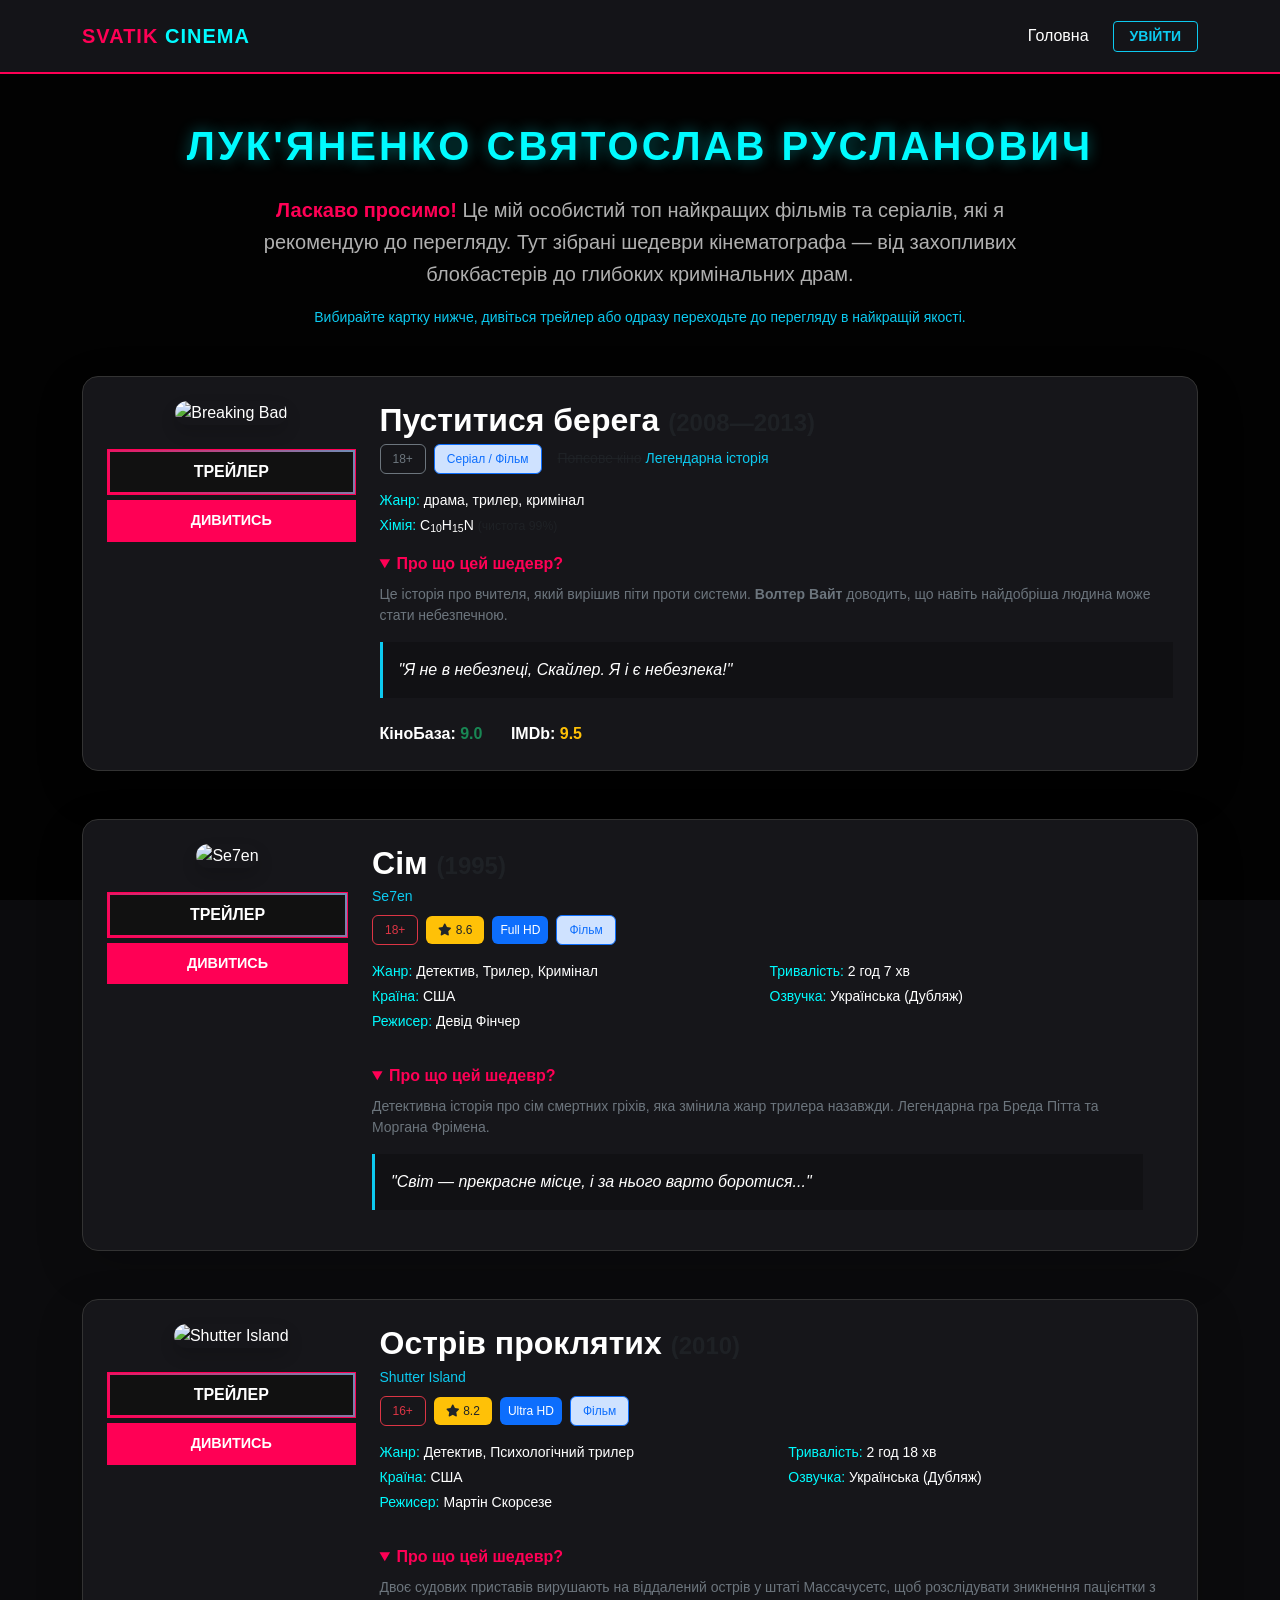
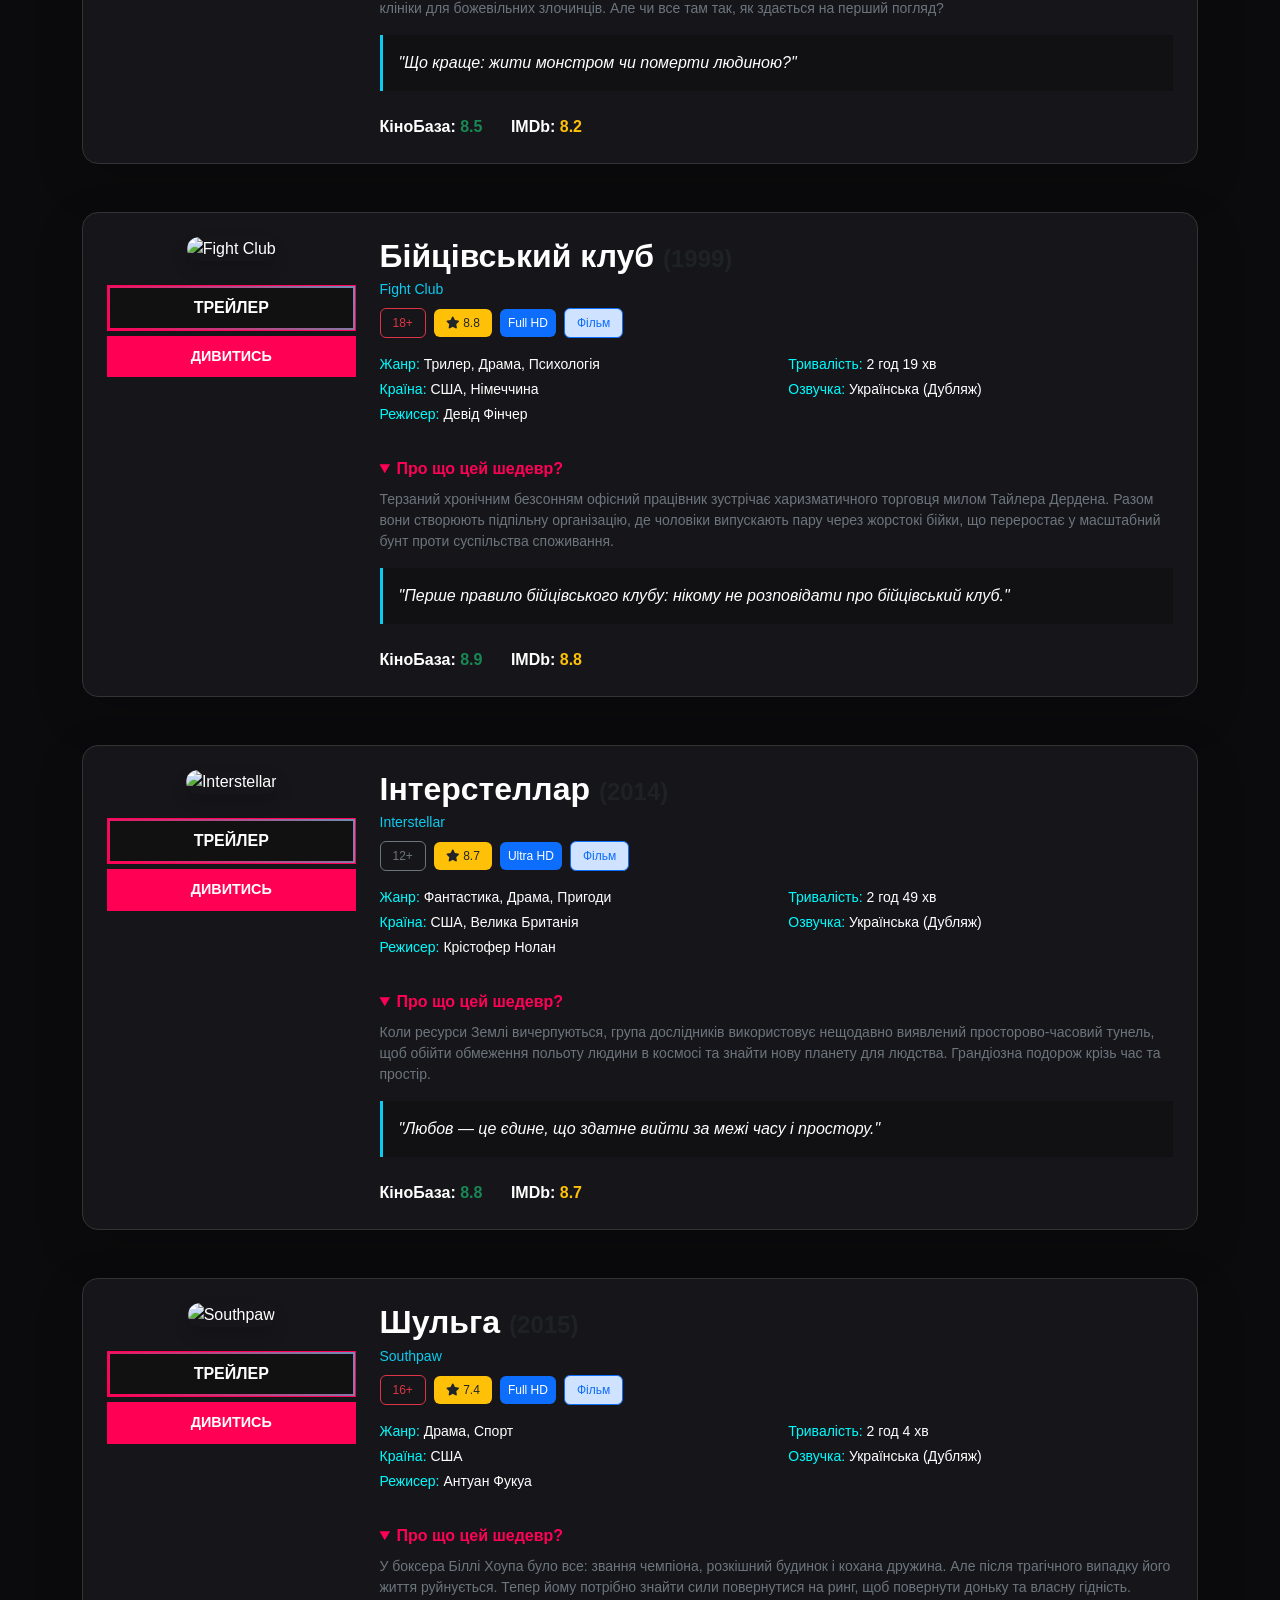
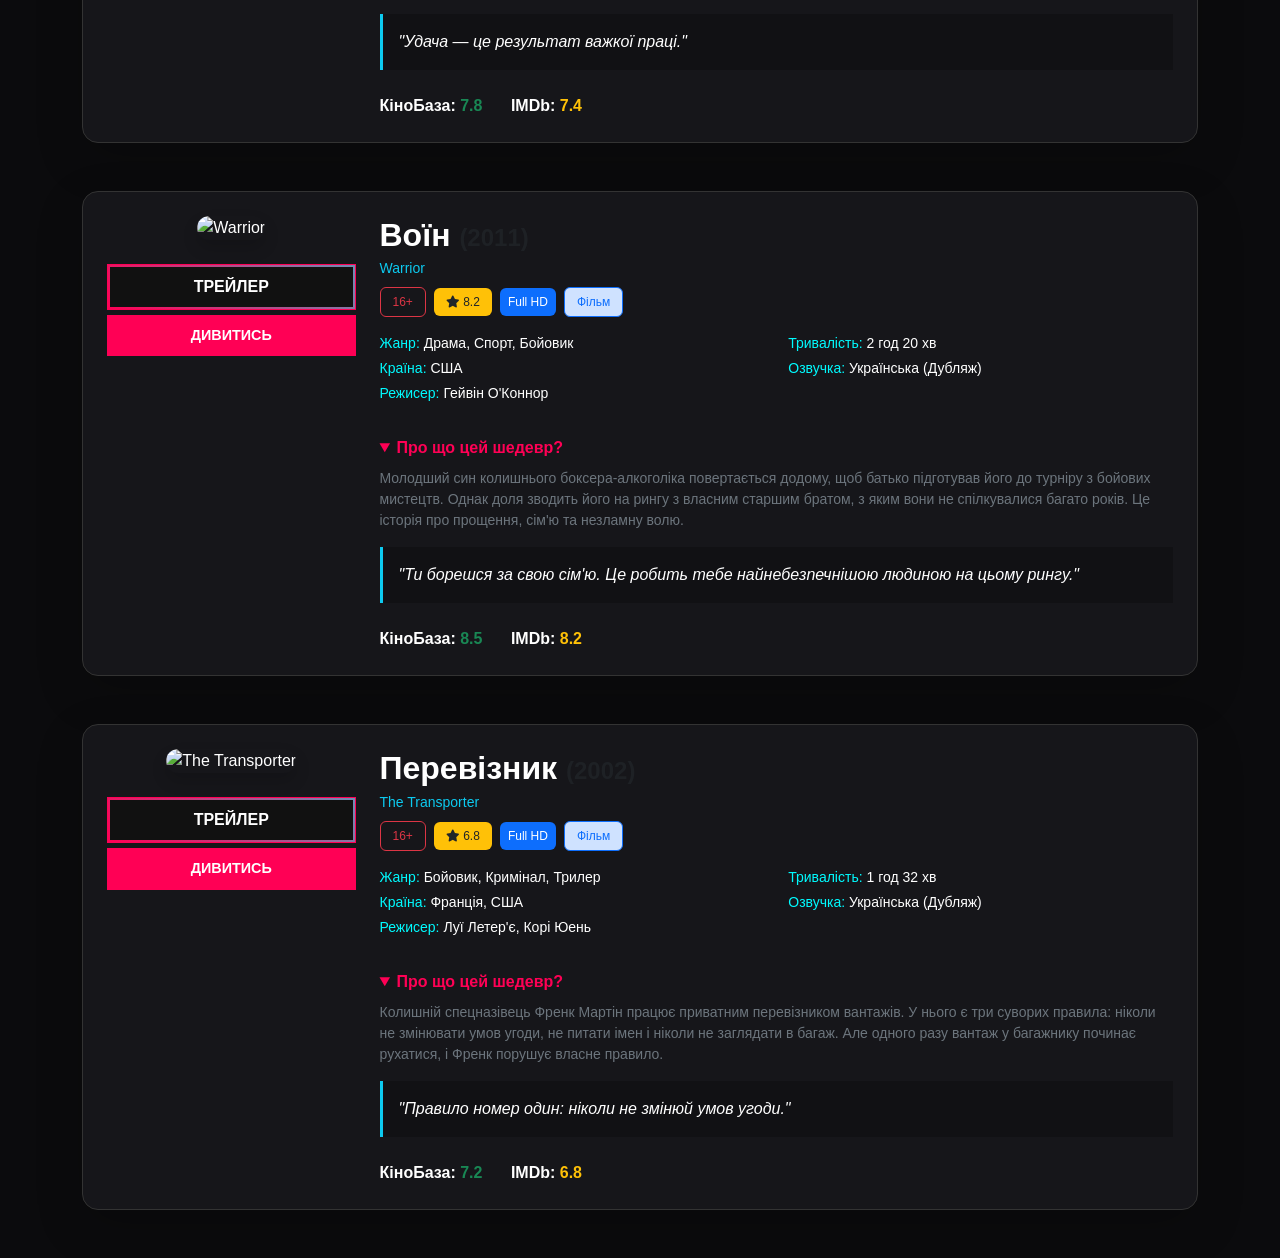
==== index.html @ 8153f27c "Update index.html" ====
<!DOCTYPE html>
<html lang="uk">
<head>
    <meta charset="UTF-8">
    <meta name="viewport" content="width=device-width, initial-scale=1.0">
    <title>SVATIK CINEMA - Топ фільмів та серіалів</title>
    <link rel="icon" type="image/x-icon" href="https://cdn-icons-png.flaticon.com/512/705/705062.png">
    
    <!-- Bootstrap та Іконки -->
    <link href="https://cdn.jsdelivr.net/npm/bootstrap@5.3.0/dist/css/bootstrap.min.css" rel="stylesheet">
    <link rel="stylesheet" href="https://cdnjs.cloudflare.com/ajax/libs/font-awesome/6.4.0/css/all.min.css">
    <link rel="stylesheet" href="style.css">
</head>
<body style="background-color: #0b0b0d; color: #ffffff; font-family: 'Segoe UI', Roboto, sans-serif;">

<!-- Шапка сайту -->
<nav class="navbar navbar-expand-lg navbar-dark p-3 sticky-top" style="background: rgba(22, 22, 26, 0.95); border-bottom: 2px solid #ff0055; backdrop-filter: blur(10px);">
    <div class="container">
        <a class="navbar-brand fw-bold" href="index.html" style="color: #ff0055; letter-spacing: 1px;">SVATIK <span style="color: #00fbff;">CINEMA</span></a>
        <div class="navbar-nav ms-auto align-items-center">
            <a class="nav-link active me-3" href="index.html">Головна</a>
            <button id="loginBtn" class="btn btn-outline-info btn-sm fw-bold px-3" data-bs-toggle="modal" data-bs-target="#loginModal">УВІЙТИ</button>
            <button id="logoutBtn" class="btn btn-outline-secondary btn-sm fw-bold d-none">ВИЙТИ</button>
        </div>
    </div>
</nav>

<header class="container mt-5 text-center">
    <h1 style="color: #00fbff; font-weight: 900; text-transform: uppercase; letter-spacing: 3px; text-shadow: 0 0 15px rgba(0,251,255,0.4);">
        Лук'яненко Святослав Русланович
    </h1>
    
    <!-- Твій оригінальний опис сайту -->
    <div class="mt-4 mx-auto" style="max-width: 800px; color: #b0b0b0; line-height: 1.6;">
        <p class="fs-5">
            <span style="color: #ff0055; font-weight: bold;">Ласкаво просимо!</span> Це мій особистий топ найкращих фільмів та серіалів, які я рекомендую до перегляду. Тут зібрані шедеври кінематографа — від захопливих блокбастерів до глибоких кримінальних драм.
        </p>
        <p class="small text-info">
            Вибирайте картку нижче, дивіться трейлер або одразу переходьте до перегляду в найкращій якості.
        </p>
    </div>
</header>

<div class="container mt-5 mb-5">
    
    <!-- КАРТКА: ПУСТИТИСЯ БЕРЕГА -->
    <div class="main-row p-4 mb-5 rounded-4 shadow-lg" style="background: #16161a; border: 1px solid #333;">
        <div class="row">
            <div class="col-md-3 text-center">
                <div class="poster-box">
                    <img src="https://image.tmdb.org/t/p/w342/oVLZtMcIjouOXBA2nz9tJHqrK4A.jpg" class="img-fluid rounded-4 shadow mb-3" alt="Breaking Bad">
                    <button type="button" class="btn-neon-trailer w-100 mt-2" data-bs-toggle="modal" data-bs-target="#trailerModal" data-video="https://www.youtube.com/embed/SvrAA90yBvc">ТРЕЙЛЕР</button>
                    <button type="button" class="btn-watch-now w-100" onclick="checkAuth('watch.html')">ДИВИТИСЬ</button>
                </div>
            </div>
            <div class="col-md-9 mt-3 mt-md-0">
                <h2 class="fw-bold mb-1">
                    <a href="watch.html" style="color: #fff; text-decoration: none;" title="Перейти до перегляду">Пуститися берега</a> 
                    <span class="text-muted fs-4">(2008—2013)</span>
                </h2>
                <div class="mb-3 d-flex align-items-center flex-wrap gap-2">
                    <span class="badge border border-secondary text-secondary">18+</span>
                    <span class="badge bg-primary-subtle text-primary border border-primary">Серіал / Фільм</span>
                    <span class="small text-muted ms-2">
                        <del>Попсове кіно</del> <ins class="text-info" style="text-decoration: none;">Легендарна історія</ins>
                    </span>
                </div>

                <div class="small mb-3">
                    <div class="mb-1"><span style="color: #00fbff;">Жанр:</span> драма, трилер, кримінал</div>
                    <div class="mb-1"><span style="color: #00fbff;">Хімія:</span> C<sub>10</sub>H<sub>15</sub>N <small class="text-muted">(чистота 99%)</small></div>
                </div>

                <details open class="mb-3">
                    <summary class="fw-bold mb-2" style="color: #ff0055; cursor: pointer;">Про що цей шедевр?</summary>
                    <p class="text-secondary small">
                        Це історія про вчителя, який вирішив піти проти системи. 
                        <strong>Волтер Вайт</strong> доводить, що навіть найдобріша людина може стати небезпечною.
                    </p>
                </details>

                <blockquote class="p-3 bg-black bg-opacity-25 border-start border-info border-3 italic" style="font-style: italic;">
                    "Я не в небезпеці, Скайлер. Я і є небезпека!"
                </blockquote>

                <div class="mt-4">
                    <span class="me-4"><strong>КіноБаза:</strong> <span class="text-success fw-bold">9.0</span></span>
                    <span><strong>IMDb:</strong> <span class="text-warning fw-bold">9.5</span></span>
                </div>
            </div>
        </div>
    </div>

    <!-- КАРТКА: СІМ -->
    <div class="main-row p-4 mb-5 rounded-4 shadow-lg" style="background: #16161a; border: 1px solid #333;">
        <div class="row">
            <div class="col-md-3 text-center">
                <div class="poster-box">
                    <img src="https://i.kinobaza.com.ua/w300/656962f1ad9fe.jpg" class="img-fluid rounded-4 shadow mb-3" alt="Se7en">
                    <button type="button" class="btn-neon-trailer w-100 mt-2" data-bs-toggle="modal" data-bs-target="#trailerModal" data-video="https://www.youtube.com/embed/znmZoVkCjpI">ТРЕЙЛЕР</button>
                    <button type="button" class="btn-watch-now w-100" onclick="checkAuth('se7en.html')">ДИВИТИСЬ</button>
                </div>
            </div>
            <div class="col-md-9 mt-3 mt-md-0">
                <h2 class="fw-bold mb-1">Сім <span class="text-muted fs-4">(1995)</span></h2>
                <p class="text-info mb-2 small">Se7en</p>
                
                <div class="mb-3 d-flex align-items-center flex-wrap gap-2">
                    <span class="badge border border-danger text-danger">18+</span>
                    <span class="badge bg-warning text-dark"><i class="fas fa-star"></i> 8.6</span>
                    <span class="badge bg-primary text-white px-2">Full HD</span>
                    <span class="badge bg-primary-subtle text-primary border border-primary">Фільм</span>
                </div>

                <div class="row mb-3">
                    <div class="col-sm-6">
                        <ul class="list-unstyled small">
                            <li class="mb-1"><span style="color: #00fbff;">Жанр:</span> Детектив, Трилер, Кримінал</li>
                            <li class="mb-1"><span style="color: #00fbff;">Країна:</span> США</li>
                            <li class="mb-1"><span style="color: #00fbff;">Режисер:</span> Девід Фінчер</li>
                        </ul>
                    </div>
                    <div class="col-sm-6">
                        <ul class="list-unstyled small">
                            <li class="mb-1"><span style="color: #00fbff;">Тривалість:</span> 2 год 7 хв</li>
                            <li class="mb-1"><span style="color: #00fbff;">Озвучка:</span> Українська (Дубляж)</li>
                        </ul>
                    </div>
                </div>

                <details open class="mb-3">
                    <summary class="fw-bold mb-2" style="color: #ff0055; cursor: pointer;">Про що цей шедевр?</summary>
                    <p class="text-secondary small">
                        Детективна історія про сім смертних гріхів, яка змінила жанр трилера назавжди. Легендарна гра Бреда Пітта та Моргана Фрімена.
                    </p>
                </details>

                <blockquote class="p-3 bg-black bg-opacity-25 border-start border-info border-3 italic" style="font-style: italic;">
                    "Світ — прекрасне місце, і за нього варто боротися..."
                </blockquote>
            </div>
        </div>
    </div>
    <!-- КАРТКА: Острів проклятих-->
    <div class="main-row p-4 mb-5 rounded-4 shadow-lg" style="background: #16161a; border: 1px solid #333;">
        <div class="row">
            <div class="col-md-3 text-center">
                <div class="poster-box">
                    <img src="https://uaserials.my/posters/2046.webp" class="img-fluid rounded-4 shadow mb-3" alt="Shutter Island">
                    <button type="button" class="btn-neon-trailer w-100 mt-2" data-bs-toggle="modal" data-bs-target="#trailerModal" data-video="https://www.youtube.com/embed/7iBppRp0FN4">ТРЕЙЛЕР</button>
                    <button type="button" class="btn-watch-now w-100" onclick="checkAuth('shutter_island.html')">ДИВИТИСЬ</button>
                </div>
            </div>
            <div class="col-md-9 mt-3 mt-md-0">
                <h2 class="fw-bold mb-1">Острів проклятих <span class="text-muted fs-4">(2010)</span></h2>
                <p class="text-info mb-2 small">Shutter Island</p>
                
                <div class="mb-3 d-flex align-items-center flex-wrap gap-2">
                    <span class="badge border border-danger text-danger">16+</span>
                    <span class="badge bg-warning text-dark"><i class="fas fa-star"></i> 8.2</span>
                    <span class="badge bg-primary text-white px-2">Ultra HD</span>
                    <span class="badge bg-primary-subtle text-primary border border-primary">Фільм</span>
                </div>

                <div class="row mb-3">
                    <div class="col-sm-6">
                        <ul class="list-unstyled small">
                            <li class="mb-1"><span style="color: #00fbff;">Жанр:</span> Детектив, Психологічний трилер</li>
                            <li class="mb-1"><span style="color: #00fbff;">Країна:</span> США</li>
                            <li class="mb-1"><span style="color: #00fbff;">Режисер:</span> Мартін Скорсезе</li>
                        </ul>
                    </div>
                    <div class="col-sm-6">
                        <ul class="list-unstyled small">
                            <li class="mb-1"><span style="color: #00fbff;">Тривалість:</span> 2 год 18 хв</li>
                            <li class="mb-1"><span style="color: #00fbff;">Озвучка:</span> Українська (Дубляж)</li>
                        </ul>
                    </div>
                </div>

                <details open class="mb-3">
                    <summary class="fw-bold mb-2" style="color: #ff0055; cursor: pointer;">Про що цей шедевр?</summary>
                    <p class="text-secondary small">
                        Двоє судових приставів вирушають на віддалений острів у штаті Массачусетс, щоб розслідувати зникнення пацієнтки з клініки для божевільних злочинців. Але чи все там так, як здається на перший погляд?
                    </p>
                </details>

                <blockquote class="p-3 bg-black bg-opacity-25 border-start border-info border-3 italic" style="font-style: italic;">
                    "Що краще: жити монстром чи померти людиною?"
                </blockquote>

                <div class="mt-4">
                    <span class="me-4"><strong>КіноБаза:</strong> <span class="text-success fw-bold">8.5</span></span>
                    <span><strong>IMDb:</strong> <span class="text-warning fw-bold">8.2</span></span>
                </div>
            </div>
        </div>
    </div>
        <!-- КАРТКА: Бійцівський клуб-->
<div class="main-row p-4 mb-5 rounded-4 shadow-lg" style="background: #16161a; border: 1px solid #333;">
        <div class="row">
            <div class="col-md-3 text-center">
                <div class="poster-box">
                    <img src="https://uaserials.my/posters/2049.webp" class="img-fluid rounded-4 shadow mb-3" alt="Fight Club">
                    <button type="button" class="btn-neon-trailer w-100 mt-2" data-bs-toggle="modal" data-bs-target="#trailerModal" data-video="https://www.youtube.com/embed/2i_V9tMxQFE">ТРЕЙЛЕР</button>
                    <button type="button" class="btn-watch-now w-100" onclick="checkAuth('fight_club.html')">ДИВИТИСЬ</button>
                </div>
            </div>
            <div class="col-md-9 mt-3 mt-md-0">
                <h2 class="fw-bold mb-1">Бійцівський клуб <span class="text-muted fs-4">(1999)</span></h2>
                <p class="text-info mb-2 small">Fight Club</p>
                
                <div class="mb-3 d-flex align-items-center flex-wrap gap-2">
                    <span class="badge border border-danger text-danger">18+</span>
                    <span class="badge bg-warning text-dark"><i class="fas fa-star"></i> 8.8</span>
                    <span class="badge bg-primary text-white px-2">Full HD</span>
                    <span class="badge bg-primary-subtle text-primary border border-primary">Фільм</span>
                </div>

                <div class="row mb-3">
                    <div class="col-sm-6">
                        <ul class="list-unstyled small">
                            <li class="mb-1"><span style="color: #00fbff;">Жанр:</span> Трилер, Драма, Психологія</li>
                            <li class="mb-1"><span style="color: #00fbff;">Країна:</span> США, Німеччина</li>
                            <li class="mb-1"><span style="color: #00fbff;">Режисер:</span> Девід Фінчер</li>
                        </ul>
                    </div>
                    <div class="col-sm-6">
                        <ul class="list-unstyled small">
                            <li class="mb-1"><span style="color: #00fbff;">Тривалість:</span> 2 год 19 хв</li>
                            <li class="mb-1"><span style="color: #00fbff;">Озвучка:</span> Українська (Дубляж)</li>
                        </ul>
                    </div>
                </div>

                <details open class="mb-3">
                    <summary class="fw-bold mb-2" style="color: #ff0055; cursor: pointer;">Про що цей шедевр?</summary>
                    <p class="text-secondary small">
                        Терзаний хронічним безсонням офісний працівник зустрічає харизматичного торговця милом Тайлера Дердена. Разом вони створюють підпільну організацію, де чоловіки випускають пару через жорстокі бійки, що переростає у масштабний бунт проти суспільства споживання.
                    </p>
                </details>

                <blockquote class="p-3 bg-black bg-opacity-25 border-start border-info border-3 italic" style="font-style: italic;">
                    "Перше правило бійцівського клубу: нікому не розповідати про бійцівський клуб."
                </blockquote>

                <div class="mt-4">
                    <span class="me-4"><strong>КіноБаза:</strong> <span class="text-success fw-bold">8.9</span></span>
                    <span><strong>IMDb:</strong> <span class="text-warning fw-bold">8.8</span></span>
                </div>
            </div>
        </div>
    </div>
     <!-- КАРТКА: Інтерстеллер -->
    <div class="main-row p-4 mb-5 rounded-4 shadow-lg" style="background: #16161a; border: 1px solid #333;">
        <div class="row">
            <div class="col-md-3 text-center">
                <div class="poster-box">
                    <img src="https://uaserials.my/posters/2038.webp" class="img-fluid rounded-4 shadow mb-3" alt="Interstellar">
                    <button type="button" class="btn-neon-trailer w-100 mt-2" data-bs-toggle="modal" data-bs-target="#trailerModal" data-video="https://www.youtube.com/embed/I9fucTH5xWw">ТРЕЙЛЕР</button>
                    <button type="button" class="btn-watch-now w-100" onclick="checkAuth('interstellar.html')">ДИВИТИСЬ</button>
                </div>
            </div>
            <div class="col-md-9 mt-3 mt-md-0">
                <h2 class="fw-bold mb-1">Інтерстеллар <span class="text-muted fs-4">(2014)</span></h2>
                <p class="text-info mb-2 small">Interstellar</p>
                
                <div class="mb-3 d-flex align-items-center flex-wrap gap-2">
                    <span class="badge border border-secondary text-secondary">12+</span>
                    <span class="badge bg-warning text-dark"><i class="fas fa-star"></i> 8.7</span>
                    <span class="badge bg-primary text-white px-2">Ultra HD</span>
                    <span class="badge bg-primary-subtle text-primary border border-primary">Фільм</span>
                </div>

                <div class="row mb-3">
                    <div class="col-sm-6">
                        <ul class="list-unstyled small">
                            <li class="mb-1"><span style="color: #00fbff;">Жанр:</span> Фантастика, Драма, Пригоди</li>
                            <li class="mb-1"><span style="color: #00fbff;">Країна:</span> США, Велика Британія</li>
                            <li class="mb-1"><span style="color: #00fbff;">Режисер:</span> Крістофер Нолан</li>
                        </ul>
                    </div>
                    <div class="col-sm-6">
                        <ul class="list-unstyled small">
                            <li class="mb-1"><span style="color: #00fbff;">Тривалість:</span> 2 год 49 хв</li>
                            <li class="mb-1"><span style="color: #00fbff;">Озвучка:</span> Українська (Дубляж)</li>
                        </ul>
                    </div>
                </div>

                <details open class="mb-3">
                    <summary class="fw-bold mb-2" style="color: #ff0055; cursor: pointer;">Про що цей шедевр?</summary>
                    <p class="text-secondary small">
                        Коли ресурси Землі вичерпуються, група дослідників використовує нещодавно виявлений просторово-часовий тунель, щоб обійти обмеження польоту людини в космосі та знайти нову планету для людства. Грандіозна подорож крізь час та простір.
                    </p>
                </details>

                <blockquote class="p-3 bg-black bg-opacity-25 border-start border-info border-3 italic" style="font-style: italic;">
                    "Любов — це єдине, що здатне вийти за межі часу і простору."
                </blockquote>

                <div class="mt-4">
                    <span class="me-4"><strong>КіноБаза:</strong> <span class="text-success fw-bold">8.8</span></span>
                    <span><strong>IMDb:</strong> <span class="text-warning fw-bold">8.7</span></span>
                </div>
            </div>
        </div>
    </div>
    <!-- КАРТКА: Шульга-->
    <div class="main-row p-4 mb-5 rounded-4 shadow-lg" style="background: #16161a; border: 1px solid #333;">
        <div class="row">
            <div class="col-md-3 text-center">
                <div class="poster-box">
                    <img src="https://uaserials.my/posters/2451.webp" class="img-fluid rounded-4 shadow mb-3" alt="Southpaw">
                    <button type="button" class="btn-neon-trailer w-100 mt-2" data-bs-toggle="modal" data-bs-target="#trailerModal" data-video="https://www.youtube.com/embed/oGVDfZ4RzpA">ТРЕЙЛЕР</button>
                    <button type="button" class="btn-watch-now w-100" onclick="checkAuth('southpaw.html')">ДИВИТИСЬ</button>
                </div>
            </div>
            <div class="col-md-9 mt-3 mt-md-0">
                <h2 class="fw-bold mb-1">Шульга <span class="text-muted fs-4">(2015)</span></h2>
                <p class="text-info mb-2 small">Southpaw</p>
                
                <div class="mb-3 d-flex align-items-center flex-wrap gap-2">
                    <span class="badge border border-danger text-danger">16+</span>
                    <span class="badge bg-warning text-dark"><i class="fas fa-star"></i> 7.4</span>
                    <span class="badge bg-primary text-white px-2">Full HD</span>
                    <span class="badge bg-primary-subtle text-primary border border-primary">Фільм</span>
                </div>

                <div class="row mb-3">
                    <div class="col-sm-6">
                        <ul class="list-unstyled small">
                            <li class="mb-1"><span style="color: #00fbff;">Жанр:</span> Драма, Спорт</li>
                            <li class="mb-1"><span style="color: #00fbff;">Країна:</span> США</li>
                            <li class="mb-1"><span style="color: #00fbff;">Режисер:</span> Антуан Фукуа</li>
                        </ul>
                    </div>
                    <div class="col-sm-6">
                        <ul class="list-unstyled small">
                            <li class="mb-1"><span style="color: #00fbff;">Тривалість:</span> 2 год 4 хв</li>
                            <li class="mb-1"><span style="color: #00fbff;">Озвучка:</span> Українська (Дубляж)</li>
                        </ul>
                    </div>
                </div>

                <details open class="mb-3">
                    <summary class="fw-bold mb-2" style="color: #ff0055; cursor: pointer;">Про що цей шедевр?</summary>
                    <p class="text-secondary small">
                        У боксера Біллі Хоупа було все: звання чемпіона, розкішний будинок і кохана дружина. Але після трагічного випадку його життя руйнується. Тепер йому потрібно знайти сили повернутися на ринг, щоб повернути доньку та власну гідність.
                    </p>
                </details>

                <blockquote class="p-3 bg-black bg-opacity-25 border-start border-info border-3 italic" style="font-style: italic;">
                    "Удача — це результат важкої праці."
                </blockquote>

                <div class="mt-4">
                    <span class="me-4"><strong>КіноБаза:</strong> <span class="text-success fw-bold">7.8</span></span>
                    <span><strong>IMDb:</strong> <span class="text-warning fw-bold">7.4</span></span>
                </div>
            </div>
        </div>
    </div>
    <!-- КАРТКА: Воїн-->
    <div class="main-row p-4 mb-5 rounded-4 shadow-lg" style="background: #16161a; border: 1px solid #333;">
        <div class="row">
            <div class="col-md-3 text-center">
                <div class="poster-box">
                    <img src="https://uaserials.my/posters/2242.webp" class="img-fluid rounded-4 shadow mb-3" alt="Warrior">
                    <button type="button" class="btn-neon-trailer w-100 mt-2" data-bs-toggle="modal" data-bs-target="#trailerModal" data-video="https://www.youtube.com/embed/I5kzcwcQA1Q">ТРЕЙЛЕР</button>
                    <button type="button" class="btn-watch-now w-100" onclick="checkAuth('warrior.html')">ДИВИТИСЬ</button>
                </div>
            </div>
            <div class="col-md-9 mt-3 mt-md-0">
                <h2 class="fw-bold mb-1">Воїн <span class="text-muted fs-4">(2011)</span></h2>
                <p class="text-info mb-2 small">Warrior</p>
                
                <div class="mb-3 d-flex align-items-center flex-wrap gap-2">
                    <span class="badge border border-danger text-danger">16+</span>
                    <span class="badge bg-warning text-dark"><i class="fas fa-star"></i> 8.2</span>
                    <span class="badge bg-primary text-white px-2">Full HD</span>
                    <span class="badge bg-primary-subtle text-primary border border-primary">Фільм</span>
                </div>

                <div class="row mb-3">
                    <div class="col-sm-6">
                        <ul class="list-unstyled small">
                            <li class="mb-1"><span style="color: #00fbff;">Жанр:</span> Драма, Спорт, Бойовик</li>
                            <li class="mb-1"><span style="color: #00fbff;">Країна:</span> США</li>
                            <li class="mb-1"><span style="color: #00fbff;">Режисер:</span> Гейвін О'Коннор</li>
                        </ul>
                    </div>
                    <div class="col-sm-6">
                        <ul class="list-unstyled small">
                            <li class="mb-1"><span style="color: #00fbff;">Тривалість:</span> 2 год 20 хв</li>
                            <li class="mb-1"><span style="color: #00fbff;">Озвучка:</span> Українська (Дубляж)</li>
                        </ul>
                    </div>
                </div>

                <details open class="mb-3">
                    <summary class="fw-bold mb-2" style="color: #ff0055; cursor: pointer;">Про що цей шедевр?</summary>
                    <p class="text-secondary small">
                        Молодший син колишнього боксера-алкоголіка повертається додому, щоб батько підготував його до турніру з бойових мистецтв. Однак доля зводить його на рингу з власним старшим братом, з яким вони не спілкувалися багато років. Це історія про прощення, сім'ю та незламну волю.
                    </p>
                </details>

                <blockquote class="p-3 bg-black bg-opacity-25 border-start border-info border-3 italic" style="font-style: italic;">
                    "Ти борешся за свою сім'ю. Це робить тебе найнебезпечнішою людиною на цьому рингу."
                </blockquote>

                <div class="mt-4">
                    <span class="me-4"><strong>КіноБаза:</strong> <span class="text-success fw-bold">8.5</span></span>
                    <span><strong>IMDb:</strong> <span class="text-warning fw-bold">8.2</span></span>
                </div>
            </div>
        </div>
    </div>
    
        <!-- КАРТКА: Перевізник-->
    <div class="main-row p-4 mb-5 rounded-4 shadow-lg" style="background: #16161a; border: 1px solid #333;">
        <div class="row">
            <div class="col-md-3 text-center">
                <div class="poster-box">
                    <img src="https://uaserials.my/posters/4594.webp" class="img-fluid rounded-4 shadow mb-3" alt="The Transporter">
                    <button type="button" class="btn-neon-trailer w-100 mt-2" data-bs-toggle="modal" data-bs-target="#trailerModal" data-video="https://www.youtube.com/embed/7FnbLyv2oio">ТРЕЙЛЕР</button>
                    <button type="button" class="btn-watch-now w-100" onclick="checkAuth('transporter.html')">ДИВИТИСЬ</button>
                </div>
            </div>
            <div class="col-md-9 mt-3 mt-md-0">
                <h2 class="fw-bold mb-1">Перевізник <span class="text-muted fs-4">(2002)</span></h2>
                <p class="text-info mb-2 small">The Transporter</p>
                
                <div class="mb-3 d-flex align-items-center flex-wrap gap-2">
                    <span class="badge border border-danger text-danger">16+</span>
                    <span class="badge bg-warning text-dark"><i class="fas fa-star"></i> 6.8</span>
                    <span class="badge bg-primary text-white px-2">Full HD</span>
                    <span class="badge bg-primary-subtle text-primary border border-primary">Фільм</span>
                </div>

                <div class="row mb-3">
                    <div class="col-sm-6">
                        <ul class="list-unstyled small">
                            <li class="mb-1"><span style="color: #00fbff;">Жанр:</span> Бойовик, Кримінал, Трилер</li>
                            <li class="mb-1"><span style="color: #00fbff;">Країна:</span> Франція, США</li>
                            <li class="mb-1"><span style="color: #00fbff;">Режисер:</span> Луї Летер'є, Корі Юень</li>
                        </ul>
                    </div>
                    <div class="col-sm-6">
                        <ul class="list-unstyled small">
                            <li class="mb-1"><span style="color: #00fbff;">Тривалість:</span> 1 год 32 хв</li>
                            <li class="mb-1"><span style="color: #00fbff;">Озвучка:</span> Українська (Дубляж)</li>
                        </ul>
                    </div>
                </div>

                <details open class="mb-3">
                    <summary class="fw-bold mb-2" style="color: #ff0055; cursor: pointer;">Про що цей шедевр?</summary>
                    <p class="text-secondary small">
                        Колишній спецназівець Френк Мартін працює приватним перевізником вантажів. У нього є три суворих правила: ніколи не змінювати умов угоди, не питати імен і ніколи не заглядати в багаж. Але одного разу вантаж у багажнику починає рухатися, і Френк порушує власне правило.
                    </p>
                </details>

                <blockquote class="p-3 bg-black bg-opacity-25 border-start border-info border-3 italic" style="font-style: italic;">
                    "Правило номер один: ніколи не змінюй умов угоди."
                </blockquote>

                <div class="mt-4">
                    <span class="me-4"><strong>КіноБаза:</strong> <span class="text-success fw-bold">7.2</span></span>
                    <span><strong>IMDb:</strong> <span class="text-warning fw-bold">6.8</span></span>
                </div>
            </div>
        </div>
    </div>
</div>
<!-- МОДАЛЬНІ ВІКНА -->
<div class="modal fade" id="trailerModal" tabindex="-1" aria-hidden="true">
    <div class="modal-dialog modal-lg modal-dialog-centered">
        <div class="modal-content bg-dark border-0">
            <div class="modal-body p-0">
                <div class="ratio ratio-16x9">
                    <iframe id="trailerVideo" src="" frameborder="0" allowfullscreen></iframe>
                </div>
            </div>
        </div>
    </div>
</div>

<div class="modal fade" id="authModal" tabindex="-1" aria-hidden="true">
    <div class="modal-dialog modal-dialog-centered">
        <div class="modal-content bg-dark text-white border-info">
            <div class="modal-header border-0">
                <h5 class="modal-title text-info">Реєстрація</h5>
                <button type="button" class="btn-close btn-close-white" data-bs-dismiss="modal"></button>
            </div>
            <div class="modal-body">
                <form id="regForm">
                    <div class="mb-3"><label class="form-label small">Ім'я</label><input type="text" class="form-control bg-secondary border-0 text-white" required></div>
                    <div class="mb-3"><label class="form-label small">Email</label><input type="email" class="form-control bg-secondary border-0 text-white" required></div>
                    <div class="mb-3"><label class="form-label small">Пароль</label><input type="password" class="form-control bg-secondary border-0 text-white" required></div>
                    <button type="submit" class="btn btn-info w-100 fw-bold">ЗАРЕЄСТРУВАТИСЯ</button>
                </form>
            </div>
        </div>
    </div>
</div>

<div class="modal fade" id="loginModal" tabindex="-1" aria-hidden="true">
    <div class="modal-dialog modal-dialog-centered">
        <div class="modal-content bg-dark text-white border-danger">
            <div class="modal-header border-0">
                <h5 class="modal-title text-danger">Вхід</h5>
                <button type="button" class="btn-close btn-close-white" data-bs-dismiss="modal"></button>
            </div>
            <div class="modal-body">
                <form id="loginForm">
                    <div class="mb-3"><label class="form-label small">Email</label><input type="email" class="form-control bg-secondary border-0 text-white" required></div>
                    <div class="mb-3"><label class="form-label small">Пароль</label><input type="password" class="form-control bg-secondary border-0 text-white" required></div>
                    <button type="submit" class="btn btn-danger w-100 fw-bold">УВІЙТИ</button>
                </form>
            </div>
        </div>
    </div>
</div>

<script src="https://cdn.jsdelivr.net/npm/bootstrap@5.3.0/dist/js/bootstrap.bundle.min.js"></script>

<!-- Повний скрипт з виправленою логікою -->
<script type="module">
    import { initializeApp } from "https://www.gstatic.com/firebasejs/10.8.0/firebase-app.js";
    import { getAuth, onAuthStateChanged, createUserWithEmailAndPassword, signInWithEmailAndPassword, signOut } from "https://www.gstatic.com/firebasejs/10.8.0/firebase-auth.js";

    const firebaseConfig = {
        apiKey: "AIzaSyC_HapnGpeNmu52ZGb5H4CzFAD7gFLWiS0",
        authDomain: "svatik-cinema.firebaseapp.com",
        projectId: "svatik-cinema",
        storageBucket: "svatik-cinema.firebasestorage.app",
        messagingSenderId: "89690515566",
        appId: "1:89690515566:web:66b9bd797ed872d8c4de7f"
    };

    const app = initializeApp(firebaseConfig);
    const auth = getAuth(app);
    window.auth = auth;

    // Стан входу
    onAuthStateChanged(auth, (user) => {
        const loginBtn = document.getElementById('loginBtn');
        const logoutBtn = document.getElementById('logoutBtn');
        
        if (user) {
            loginBtn.innerHTML = "ВИ УСПІШНО ВВІЙШЛИ";
            loginBtn.classList.replace('btn-outline-info', 'btn-success');
            loginBtn.disabled = true;
            
            setTimeout(() => {
                loginBtn.classList.add('d-none');
                logoutBtn.classList.remove('d-none');
            }, 2000);
        } else {
            loginBtn.innerHTML = "УВІЙТИ";
            loginBtn.classList.remove('d-none', 'btn-success');
            loginBtn.classList.add('btn-outline-info');
            loginBtn.disabled = false;
            logoutBtn.classList.add('d-none');
        }
    });

    // Реєстрація
    document.getElementById('regForm').addEventListener('submit', (e) => {
        e.preventDefault();
        const email = e.target[1].value;
        const pass = e.target[2].value;

        createUserWithEmailAndPassword(auth, email, pass)
            .then(() => {
                const modalElement = document.getElementById('authModal');
                const modal = bootstrap.Modal.getInstance(modalElement) || new bootstrap.Modal(modalElement);
                modal.hide();
                window.location.href = window.pendingPage || 'watch.html';
            })
            .catch(err => alert("Помилка: " + err.message));
    });

    // Вхід
    document.getElementById('loginForm').addEventListener('submit', (e) => {
        e.preventDefault();
        const email = e.target[0].value;
        const pass = e.target[1].value;

        signInWithEmailAndPassword(auth, email, pass)
            .then(() => {
                const modalElement = document.getElementById('loginModal');
                const modal = bootstrap.Modal.getInstance(modalElement) || new bootstrap.Modal(modalElement);
                modal.hide();
            })
            .catch(err => alert("Помилка: " + err.message));
    });

    document.getElementById('logoutBtn').addEventListener('click', () => signOut(auth));
</script>

<script>
    // Функція перевірки доступу
    function checkAuth(page) {
        const user = window.auth ? window.auth.currentUser : null;
        if (user) {
            window.location.href = page;
        } else {
            window.pendingPage = page;
            const registrationModal = new bootstrap.Modal(document.getElementById('authModal'));
            registrationModal.show();
        }
    }

    // ЛОГІКА ТРЕЙЛЕРА (Виправлення сірого екрану)
    document.addEventListener('DOMContentLoaded', function() {
        const trailerModal = document.getElementById('trailerModal');
        const trailerVideo = document.getElementById('trailerVideo');

        trailerModal.addEventListener('show.bs.modal', function (event) {
            // Кнопка, яка відкрила модалку
            const button = event.relatedTarget;
            // Витягуємо посилання з data-video
            const videoUrl = button.getAttribute('data-video');
            // Вставляємо посилання в iframe
            trailerVideo.src = videoUrl + "?autoplay=1";
        });

        // Очищуємо відео при закритті, щоб звук не йшов далі
        trailerModal.addEventListener('hide.bs.modal', function () {
            trailerVideo.src = "";
        });
    });
</script>

<script type="module" src="main.js"></script>
</body>
</html>
---- style.css ----
/* Колірна схема */
.bg-dark-custom {
    background-color: #0d0d0f;
    color: #ffffff;
}

.navbar-custom {
    background: rgba(18, 18, 22, 0.95);
    border-bottom: 2px solid #ff0055;
    backdrop-filter: blur(10px);
}

/* Блоки контенту */
.movie-header-block, .video-container-bg, .selection-block {
    background: #16161a;
    border-radius: 15px;
    border: 1px solid #2d2d35;
}

/* Кнопки серій */
.btn-episode {
    background: #25252b;
    color: #fff;
    border: 1px solid #3d3d45;
    padding: 10px;
    transition: 0.3s;
}

.btn-episode:hover {
    background: #ff0055;
    color: #fff;
    transform: translateY(-2px);
}

/* Навігація сезонів */
.nav-pills .nav-link {
    color: #b0b0b0;
    margin-right: 10px;
    border: 1px solid transparent;
}

.nav-pills .nav-link.active {
    background-color: transparent !important;
    border: 1px solid #00fbff;
    color: #00fbff !important;
}

/* Плеєр */
.video-container-bg {
    box-shadow: 0 0 30px rgba(0, 251, 255, 0.1);
}
/* Адаптивність для блоку з описом */
@media (max-width: 768px) {
    .main-row {
        flex-direction: column;
        align-items: center !important;
        text-align: center;
    }
    .ms-4 {
        margin-left: 0 !important;
        margin-top: 20px;
    }
}

/* Стилі значків (badges) */
.badge {
    padding: 8px 12px;
    font-weight: 500;
}

/* Таблиці */
.table-dark {
    --bs-table-bg: transparent;
}
/* Кнопка Трейлер (Неон) */
.btn-neon-trailer {
    position: relative;
    padding: 12px;
    border: none;
    background: #111;
    color: #fff;
    font-weight: 800;
    text-transform: uppercase;
    overflow: hidden;
    cursor: pointer;
    z-index: 1;
}

.btn-neon-trailer::before {
    content: '';
    position: absolute;
    top: 0; left: 0; right: 0; bottom: 0;
    background: linear-gradient(45deg, #ff0055, #00fbff, #ff0055);
    background-size: 400%;
    z-index: -1;
    animation: neon-flow 3s linear infinite;
}

.btn-neon-trailer::after {
    content: '';
    position: absolute;
    top: 2px; left: 2px; right: 2px; bottom: 2px;
    background: #111;
    z-index: -1;
}

/* Кнопка Дивитись */
.btn-watch-now {
    display: block;
    text-align: center;
    background: #ff0055;
    color: white;
    text-decoration: none;
    padding: 10px;
    font-weight: bold;
    font-size: 0.9rem;
    transition: 0.3s;
    border: 1px solid #ff0055;
}

.btn-watch-now:hover {
    background: transparent;
    color: #ff0055;
    box-shadow: 0 0 15px #ff0055;
    text-decoration: none;
}

@keyframes neon-flow {
    0% { background-position: 0% 50%; }
    50% { background-position: 100% 50%; }
    100% { background-position: 0% 50%; }
}

.btn-content {
    background: linear-gradient(to right, #fff, #00fbff);
    -webkit-background-clip: text;
    -webkit-text-fill-color: transparent;
}
/* Стилізація таблиці */
.table {
    border-radius: 8px;
    overflow: hidden;
    background-color: #1a1a1f !important;
}

.table th {
    background-color: #00fbff !important;
    color: #000 !important;
    border-color: #2d2d35;
}

.table td {
    color: #b0b0b0;
    border-color: #2d2d35;
}

/* Списки */
ol li, ul li {
    margin-bottom: 5px;
}
/* Це додай у style.css для головної сторінки index.html */
.index-page-body {
    background: linear-gradient(rgba(0,0,0,0.8), rgba(0,0,0,0.8)), 
                url('Images/background.jpg'); /* Шлях до твоєї картинки */
    background-size: cover;
    background-attachment: fixed;
    background-position: center;
}
body {
            background-image: linear-gradient(rgba(0,0,0,0.85), rgba(0,0,0,0.85)), 
                              url('https://images.unsplash.com/photo-1485846234645-a62644f84728?q=80&w=1920');
            background-attachment: fixed;
            background-size: cover;
            color: #e0e0e0;
            font-family: sans-serif;
        }
        .main-row {
            background: #16161a; 
            border-radius: 15px; 
            border: 1px solid #2d2d35;
            transition: 0.3s;
            display: flex;
            padding: 24px;
            margin-bottom: 24px;
        }
        .btn-neon-trailer {
            background: transparent; border: 1px solid #ff0055; color: white;
            padding: 10px; margin-bottom: 5px; transition: 0.3s;
        }
        .btn-neon-trailer:hover { box-shadow: 0 0 15px #ff0055; background: #ff0055; }
        .btn-watch-now {
            background: #ff0055; border: none; color: white;
            padding: 10px; font-weight: bold; transition: 0.3s;
            text-align: center; text-decoration: none; display: block;
        }
        .btn-watch-now:hover { background: #ff3377; transform: scale(1.02); color: white; }
        .modal-content { background: #16161a; border: 2px solid #00fbff; border-radius: 20px; color: white; }
        .form-control { background: #1f1f23; border: 1px solid #333; color: white; }
        .form-control:focus { background: #25252b; color: white; border-color: #00fbff; box-shadow: none; }
        
        .atmosphere-video {
            max-width: 350px;
            border: 2px solid #00fbff;
            border-radius: 15px;
            overflow: hidden;
            margin-top: 15px;
            box-shadow: 0 0 15px rgba(0, 251, 255, 0.3);
        }
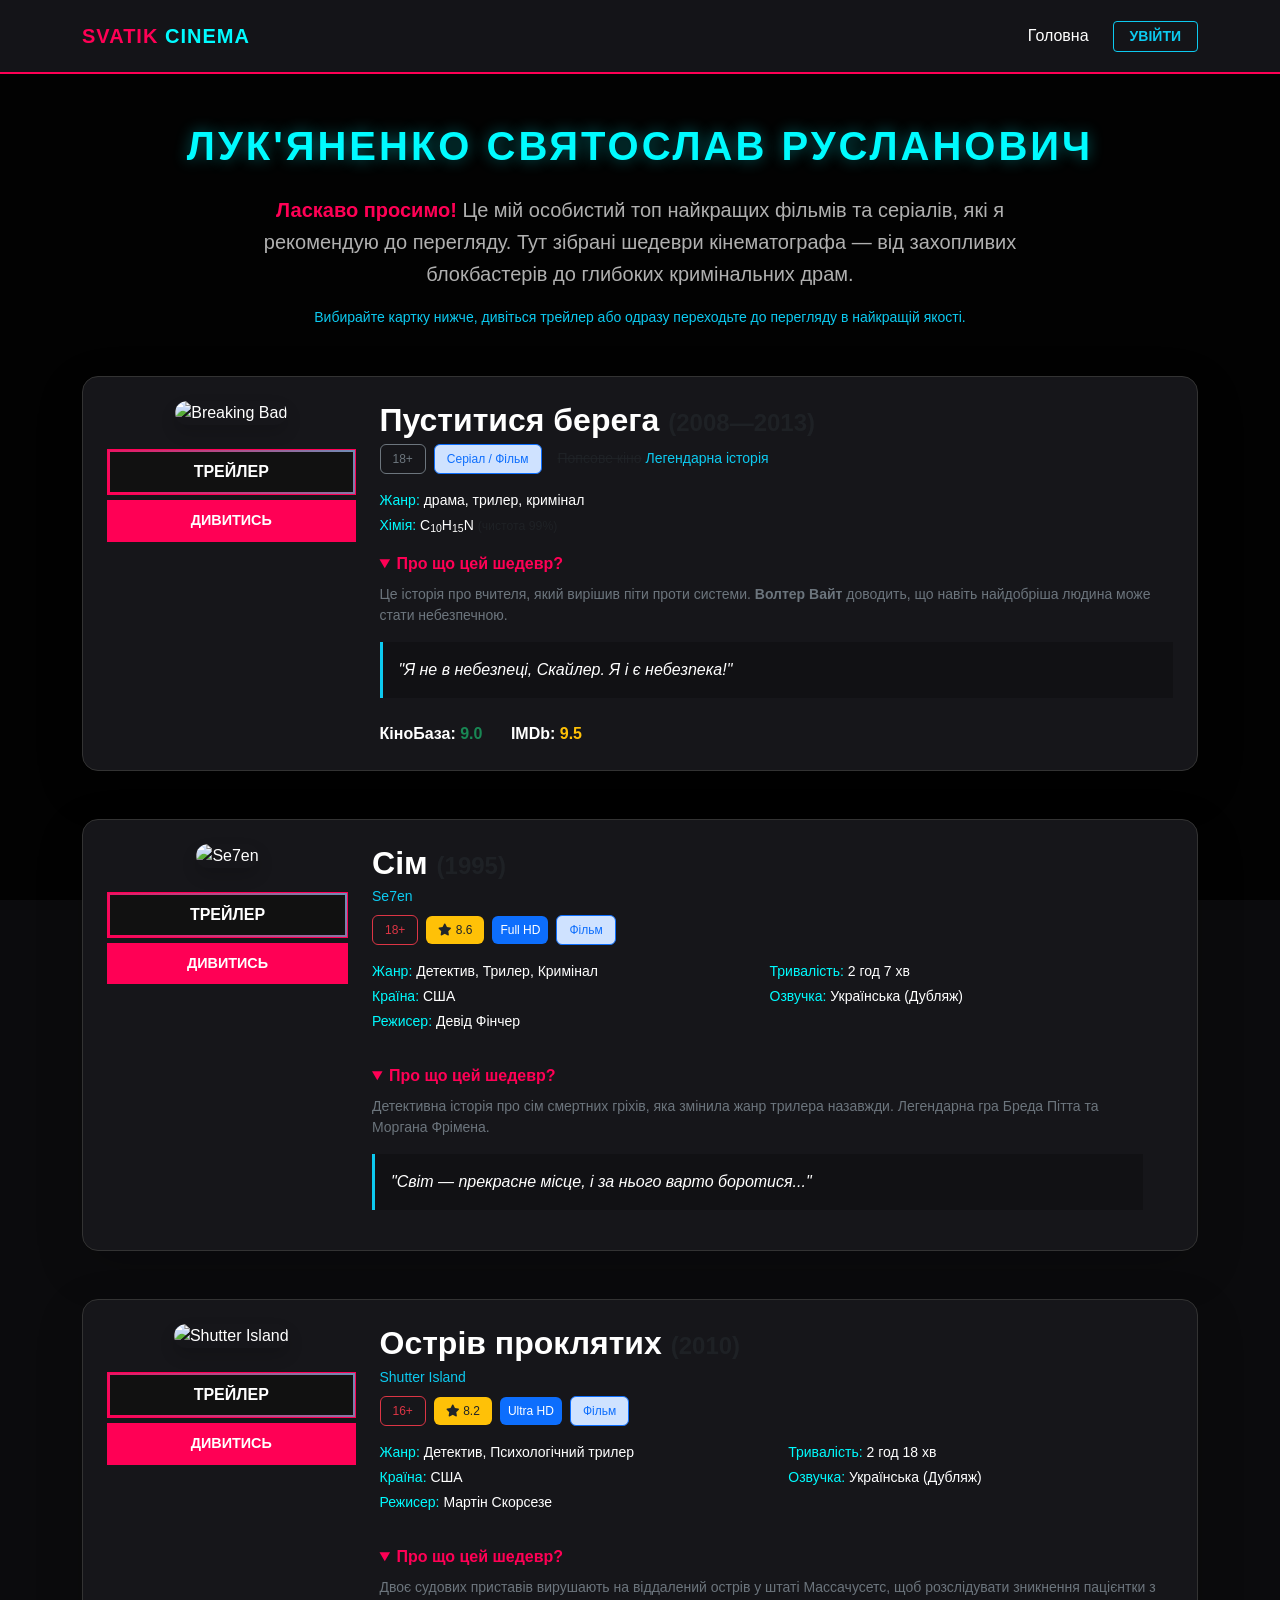
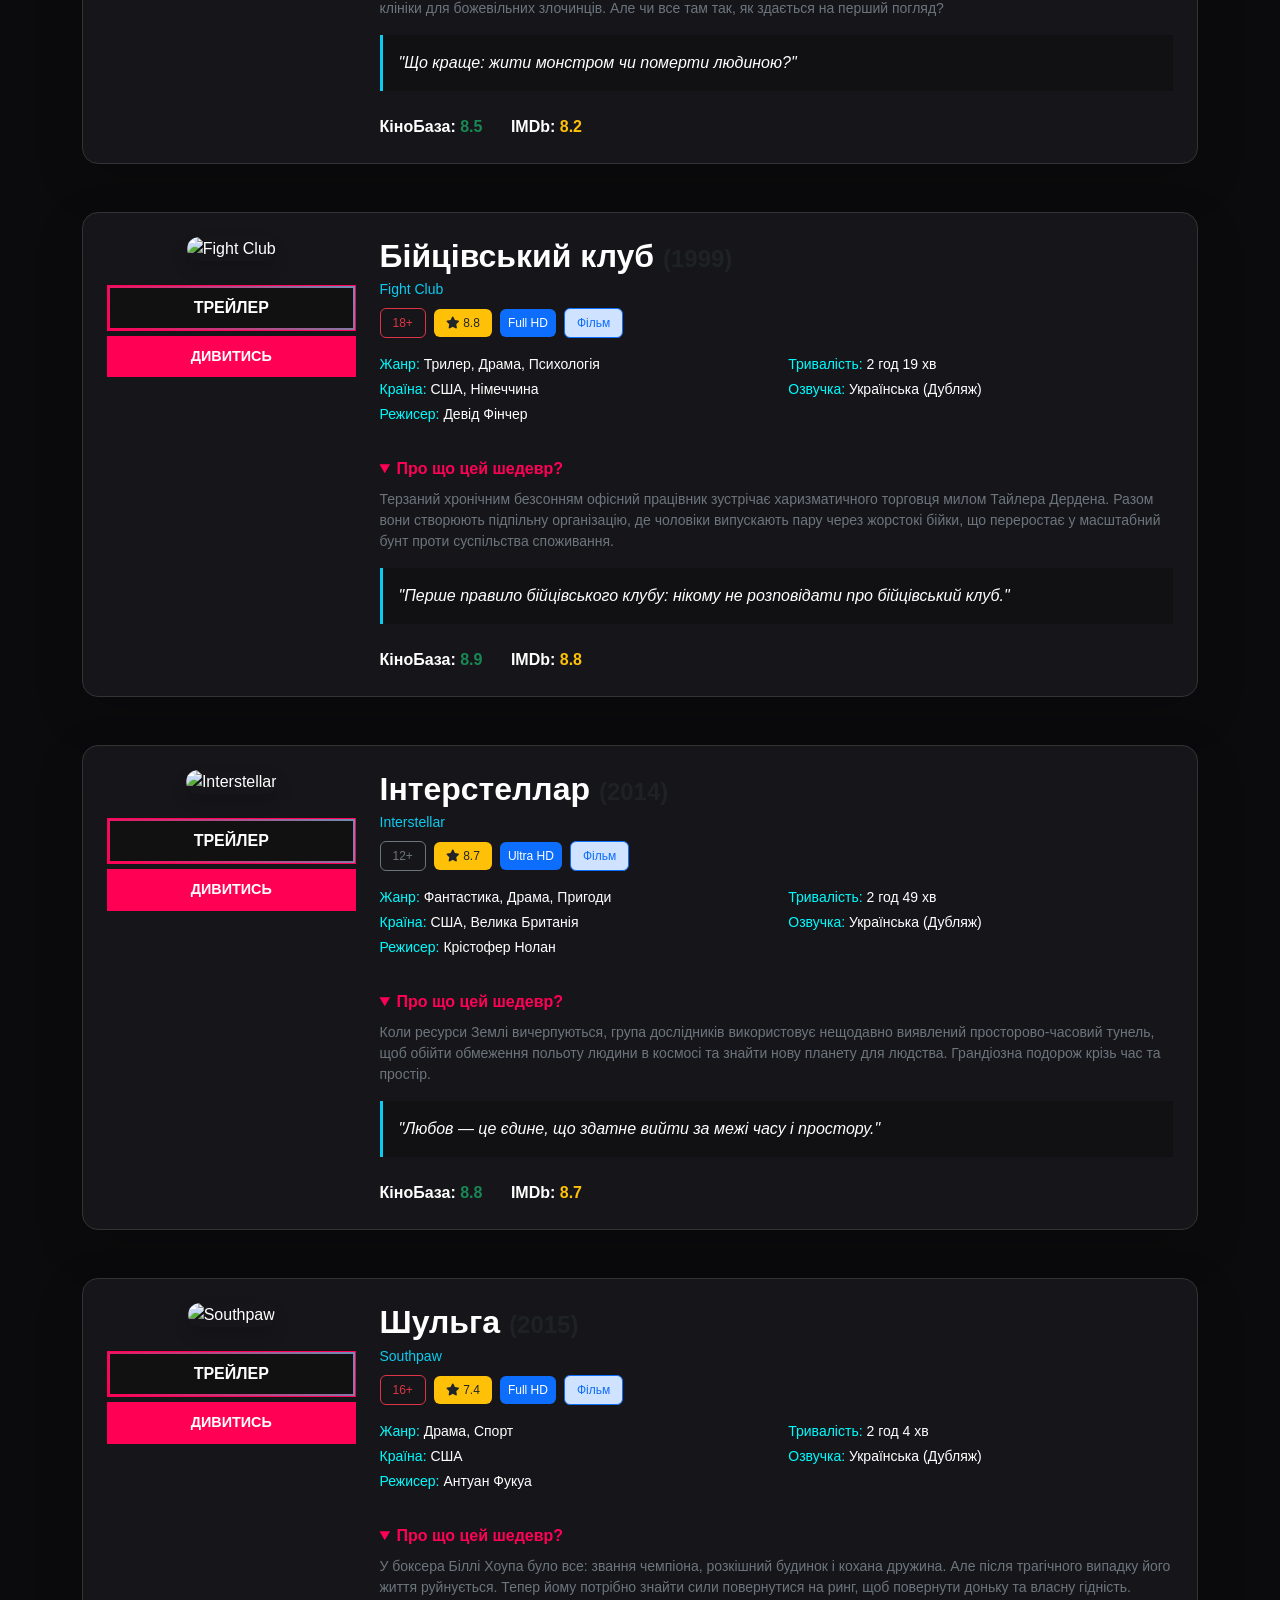
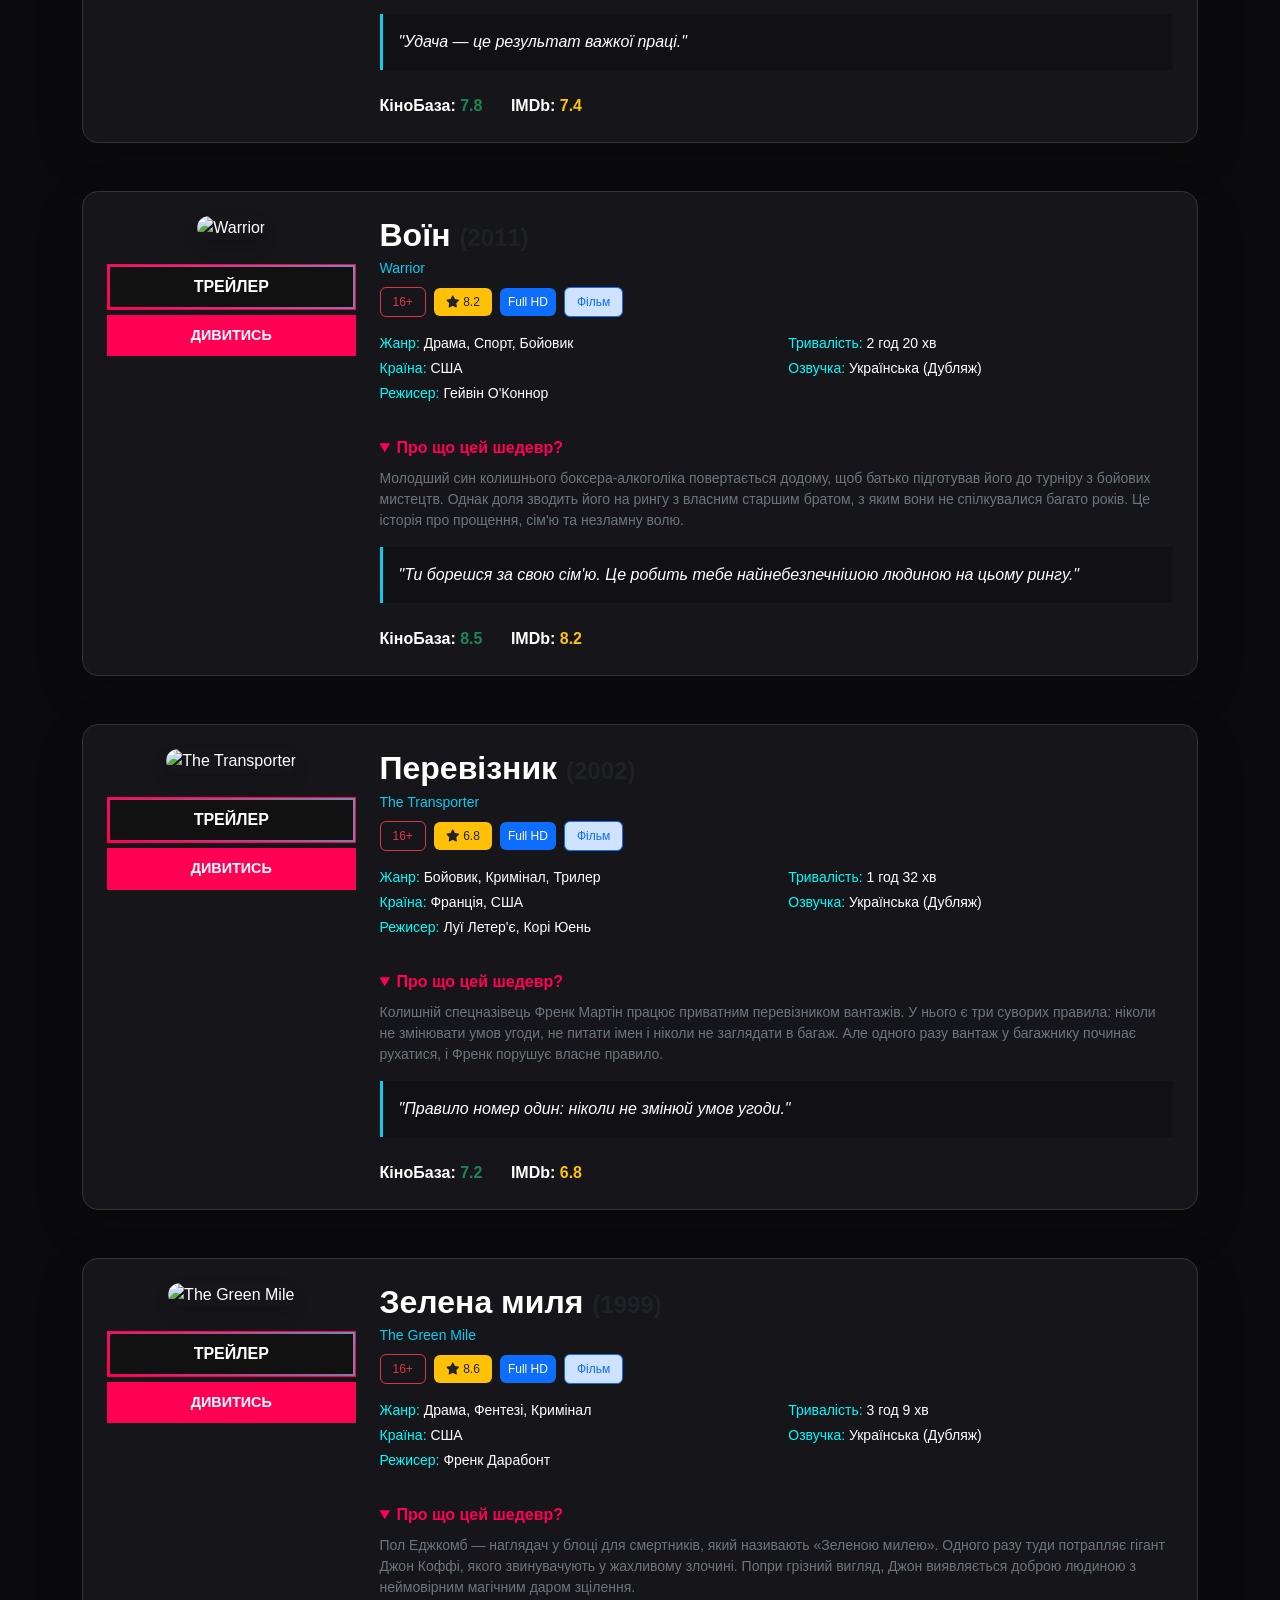
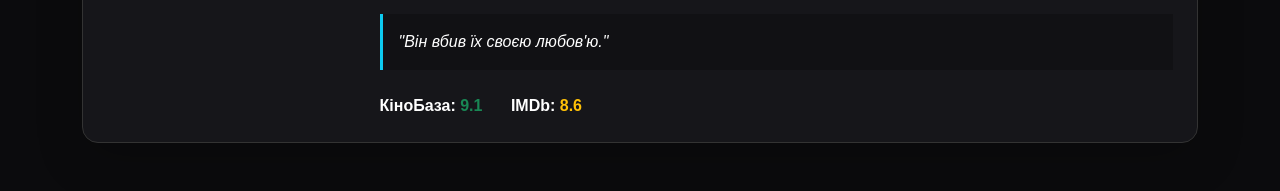
==== commit 4e76c495: "Update index.html" ====
--- a/index.html
+++ b/index.html
@@ -468,6 +468,61 @@
                 <div class="mt-4">
                     <span class="me-4"><strong>КіноБаза:</strong> <span class="text-success fw-bold">7.2</span></span>
                     <span><strong>IMDb:</strong> <span class="text-warning fw-bold">6.8</span></span>
+                </div>
+            </div>
+        </div>
+    </div>
+    <!-- КАРТКА: Зелена Миля-->
+    <div class="main-row p-4 mb-5 rounded-4 shadow-lg" style="background: #16161a; border: 1px solid #333;">
+        <div class="row">
+            <div class="col-md-3 text-center">
+                <div class="poster-box">
+                    <img src="https://uaserials.my/posters/2036.webp" class="img-fluid rounded-4 shadow mb-3" alt="The Green Mile">
+                    <button type="button" class="btn-neon-trailer w-100 mt-2" data-bs-toggle="modal" data-bs-target="#trailerModal" data-video="https://www.youtube.com/embed/GzV48fxxENw">ТРЕЙЛЕР</button>
+                    <button type="button" class="btn-watch-now w-100" onclick="checkAuth('green_mile.html')">ДИВИТИСЬ</button>
+                </div>
+            </div>
+            <div class="col-md-9 mt-3 mt-md-0">
+                <h2 class="fw-bold mb-1">Зелена миля <span class="text-muted fs-4">(1999)</span></h2>
+                <p class="text-info mb-2 small">The Green Mile</p>
+                
+                <div class="mb-3 d-flex align-items-center flex-wrap gap-2">
+                    <span class="badge border border-danger text-danger">16+</span>
+                    <span class="badge bg-warning text-dark"><i class="fas fa-star"></i> 8.6</span>
+                    <span class="badge bg-primary text-white px-2">Full HD</span>
+                    <span class="badge bg-primary-subtle text-primary border border-primary">Фільм</span>
+                </div>
+
+                <div class="row mb-3">
+                    <div class="col-sm-6">
+                        <ul class="list-unstyled small">
+                            <li class="mb-1"><span style="color: #00fbff;">Жанр:</span> Драма, Фентезі, Кримінал</li>
+                            <li class="mb-1"><span style="color: #00fbff;">Країна:</span> США</li>
+                            <li class="mb-1"><span style="color: #00fbff;">Режисер:</span> Френк Дарабонт</li>
+                        </ul>
+                    </div>
+                    <div class="col-sm-6">
+                        <ul class="list-unstyled small">
+                            <li class="mb-1"><span style="color: #00fbff;">Тривалість:</span> 3 год 9 хв</li>
+                            <li class="mb-1"><span style="color: #00fbff;">Озвучка:</span> Українська (Дубляж)</li>
+                        </ul>
+                    </div>
+                </div>
+
+                <details open class="mb-3">
+                    <summary class="fw-bold mb-2" style="color: #ff0055; cursor: pointer;">Про що цей шедевр?</summary>
+                    <p class="text-secondary small">
+                        Пол Еджкомб — наглядач у блоці для смертників, який називають «Зеленою милею». Одного разу туди потрапляє гігант Джон Коффі, якого звинувачують у жахливому злочині. Попри грізний вигляд, Джон виявляється доброю людиною з неймовірним магічним даром зцілення.
+                    </p>
+                </details>
+
+                <blockquote class="p-3 bg-black bg-opacity-25 border-start border-info border-3 italic" style="font-style: italic;">
+                    "Він вбив їх своєю любов'ю."
+                </blockquote>
+
+                <div class="mt-4">
+                    <span class="me-4"><strong>КіноБаза:</strong> <span class="text-success fw-bold">9.1</span></span>
+                    <span><strong>IMDb:</strong> <span class="text-warning fw-bold">8.6</span></span>
                 </div>
             </div>
         </div>
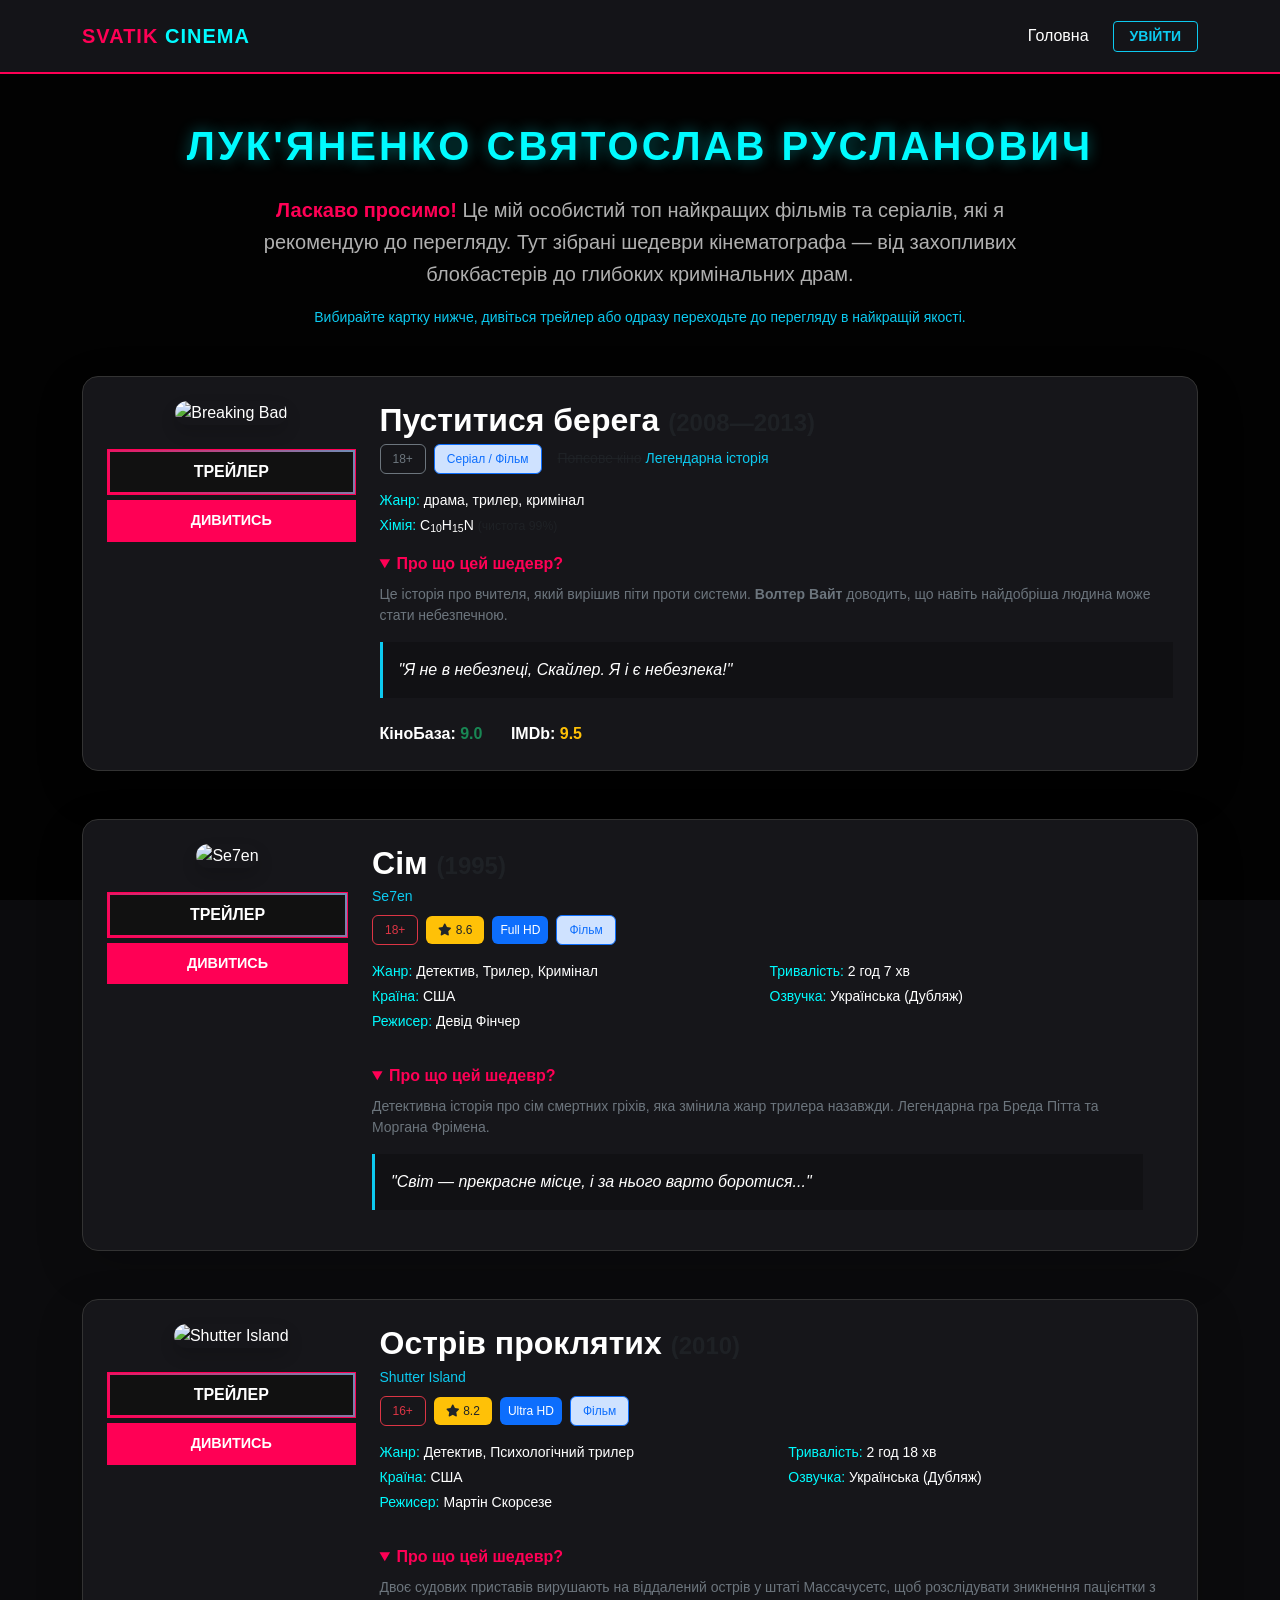
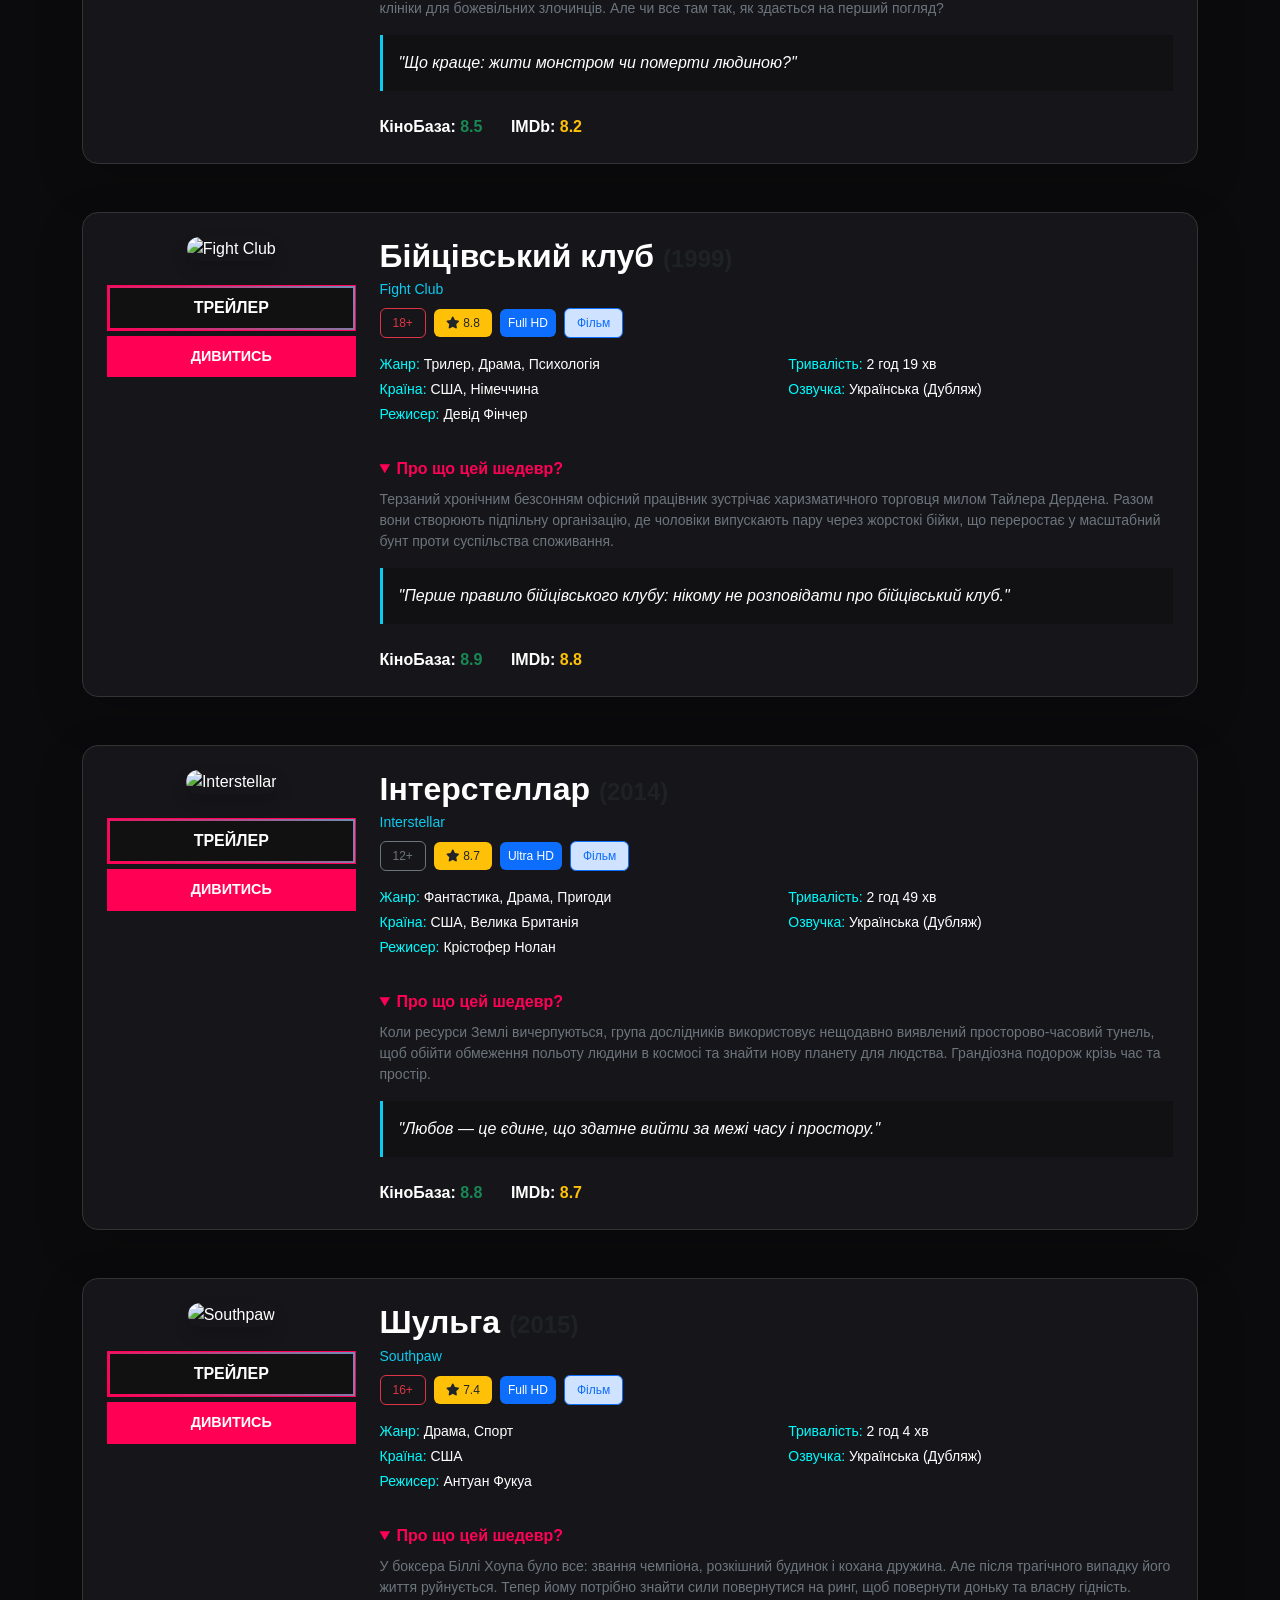
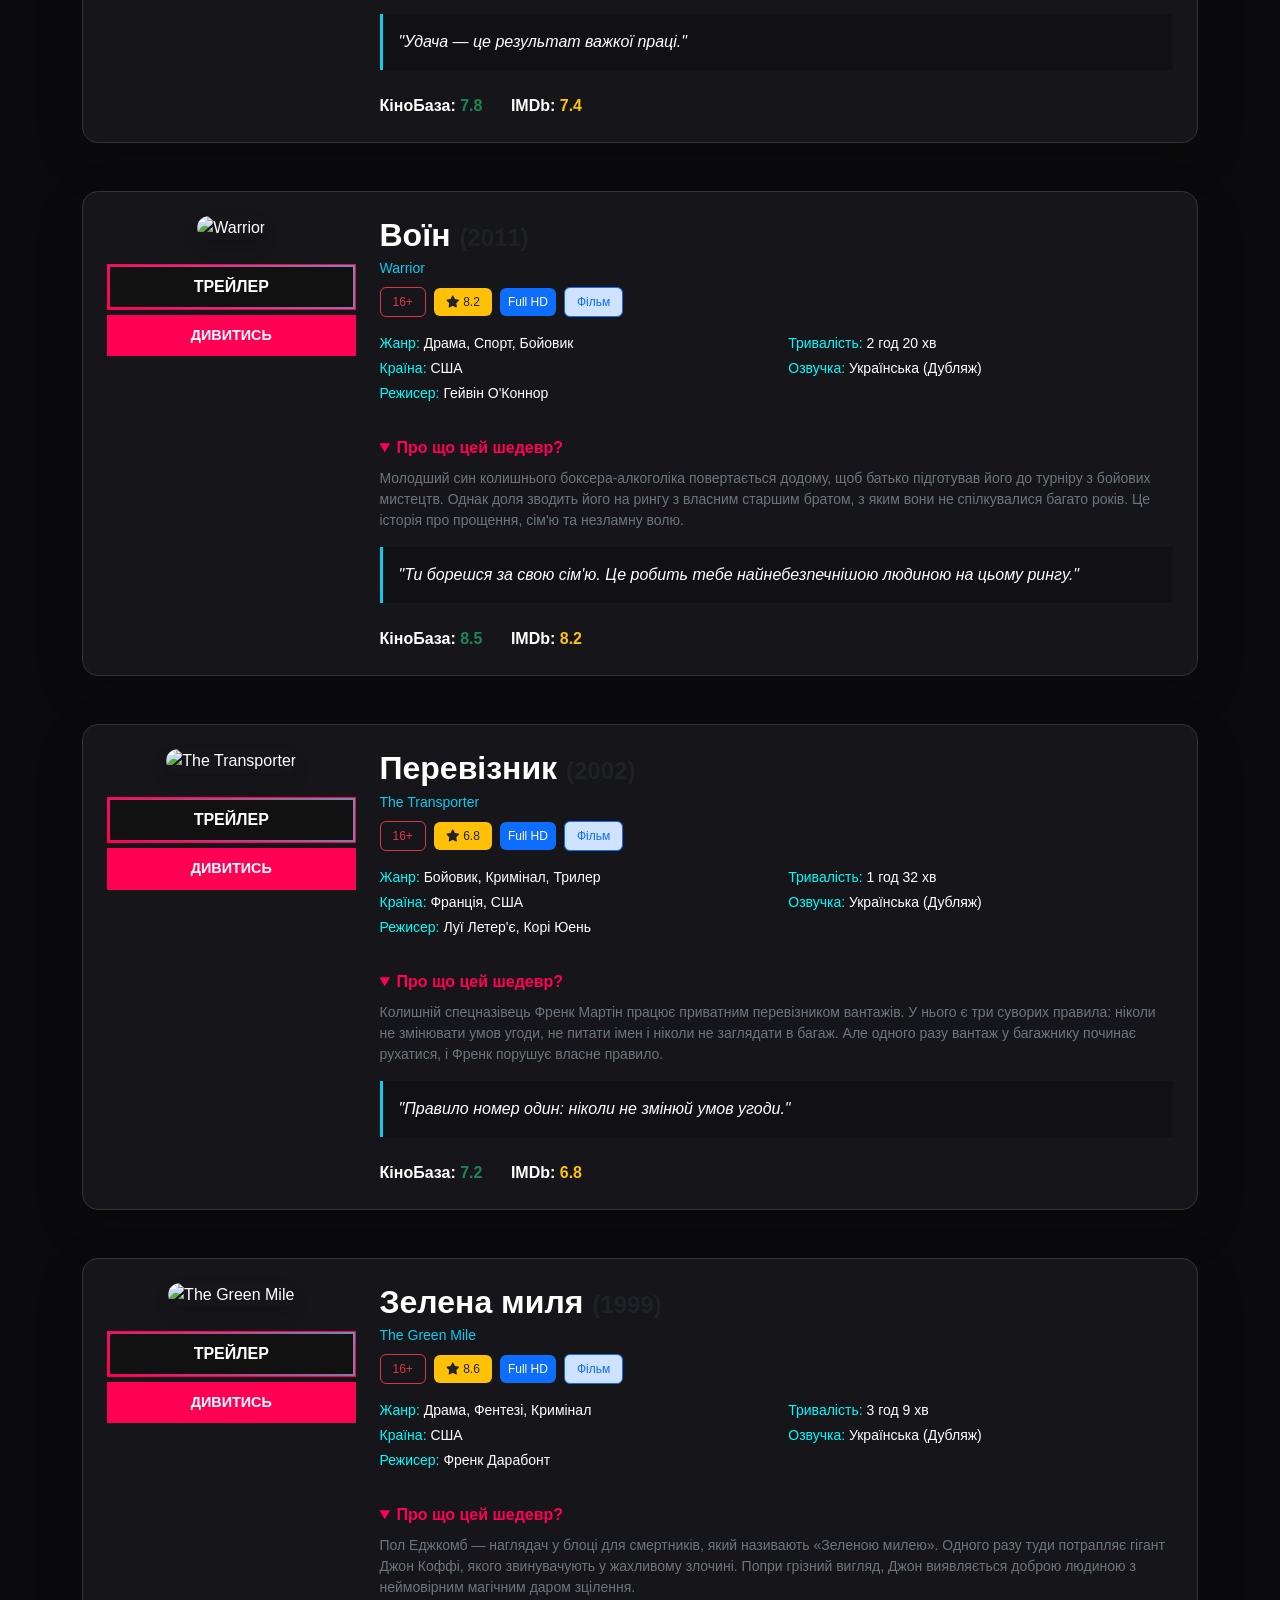
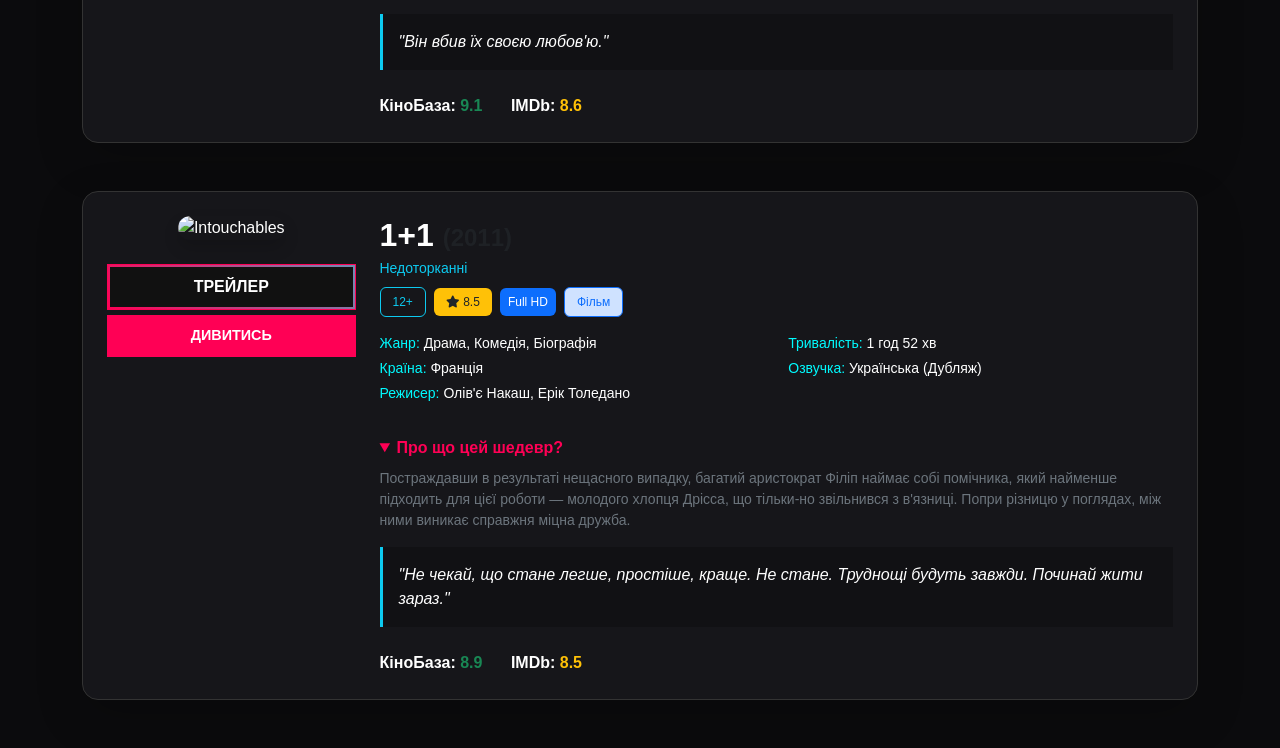
==== commit ed47ed64: "Update index.html" ====
--- a/index.html
+++ b/index.html
@@ -523,6 +523,61 @@
                 <div class="mt-4">
                     <span class="me-4"><strong>КіноБаза:</strong> <span class="text-success fw-bold">9.1</span></span>
                     <span><strong>IMDb:</strong> <span class="text-warning fw-bold">8.6</span></span>
+                </div>
+            </div>
+        </div>
+    </div>
+     <!-- КАРТКА: 1+1 -->
+    <div class="main-row p-4 mb-5 rounded-4 shadow-lg" style="background: #16161a; border: 1px solid #333;">
+        <div class="row">
+            <div class="col-md-3 text-center">
+                <div class="poster-box">
+                    <img src="https://uaserials.com/posters/2041.jpg" class="img-fluid rounded-4 shadow mb-3" alt="Intouchables">
+                    <button type="button" class="btn-neon-trailer w-100 mt-2" data-bs-toggle="modal" data-bs-target="#trailerModal" data-video="https://www.youtube.com/embed/zx2o_2GHZ88">ТРЕЙЛЕР</button>
+                    <button type="button" class="btn-watch-now w-100" onclick="checkAuth('untouchables.html')">ДИВИТИСЬ</button>
+                </div>
+            </div>
+            <div class="col-md-9 mt-3 mt-md-0">
+                <h2 class="fw-bold mb-1">1+1 <span class="text-muted fs-4">(2011)</span></h2>
+                <p class="text-info mb-2 small">Недоторканні</p>
+                
+                <div class="mb-3 d-flex align-items-center flex-wrap gap-2">
+                    <span class="badge border border-info text-info">12+</span>
+                    <span class="badge bg-warning text-dark"><i class="fas fa-star"></i> 8.5</span>
+                    <span class="badge bg-primary text-white px-2">Full HD</span>
+                    <span class="badge bg-primary-subtle text-primary border border-primary">Фільм</span>
+                </div>
+
+                <div class="row mb-3">
+                    <div class="col-sm-6">
+                        <ul class="list-unstyled small">
+                            <li class="mb-1"><span style="color: #00fbff;">Жанр:</span> Драма, Комедія, Біографія</li>
+                            <li class="mb-1"><span style="color: #00fbff;">Країна:</span> Франція</li>
+                            <li class="mb-1"><span style="color: #00fbff;">Режисер:</span> Олів'є Накаш, Ерік Толедано</li>
+                        </ul>
+                    </div>
+                    <div class="col-sm-6">
+                        <ul class="list-unstyled small">
+                            <li class="mb-1"><span style="color: #00fbff;">Тривалість:</span> 1 год 52 хв</li>
+                            <li class="mb-1"><span style="color: #00fbff;">Озвучка:</span> Українська (Дубляж)</li>
+                        </ul>
+                    </div>
+                </div>
+
+                <details open class="mb-3">
+                    <summary class="fw-bold mb-2" style="color: #ff0055; cursor: pointer;">Про що цей шедевр?</summary>
+                    <p class="text-secondary small">
+                        Постраждавши в результаті нещасного випадку, багатий аристократ Філіп наймає собі помічника, який найменше підходить для цієї роботи — молодого хлопця Дрісса, що тільки-но звільнився з в'язниці. Попри різницю у поглядах, між ними виникає справжня міцна дружба.
+                    </p>
+                </details>
+
+                <blockquote class="p-3 bg-black bg-opacity-25 border-start border-info border-3 italic" style="font-style: italic;">
+                    "Не чекай, що стане легше, простіше, краще. Не стане. Труднощі будуть завжди. Починай жити зараз."
+                </blockquote>
+
+                <div class="mt-4">
+                    <span class="me-4"><strong>КіноБаза:</strong> <span class="text-success fw-bold">8.9</span></span>
+                    <span><strong>IMDb:</strong> <span class="text-warning fw-bold">8.5</span></span>
                 </div>
             </div>
         </div>
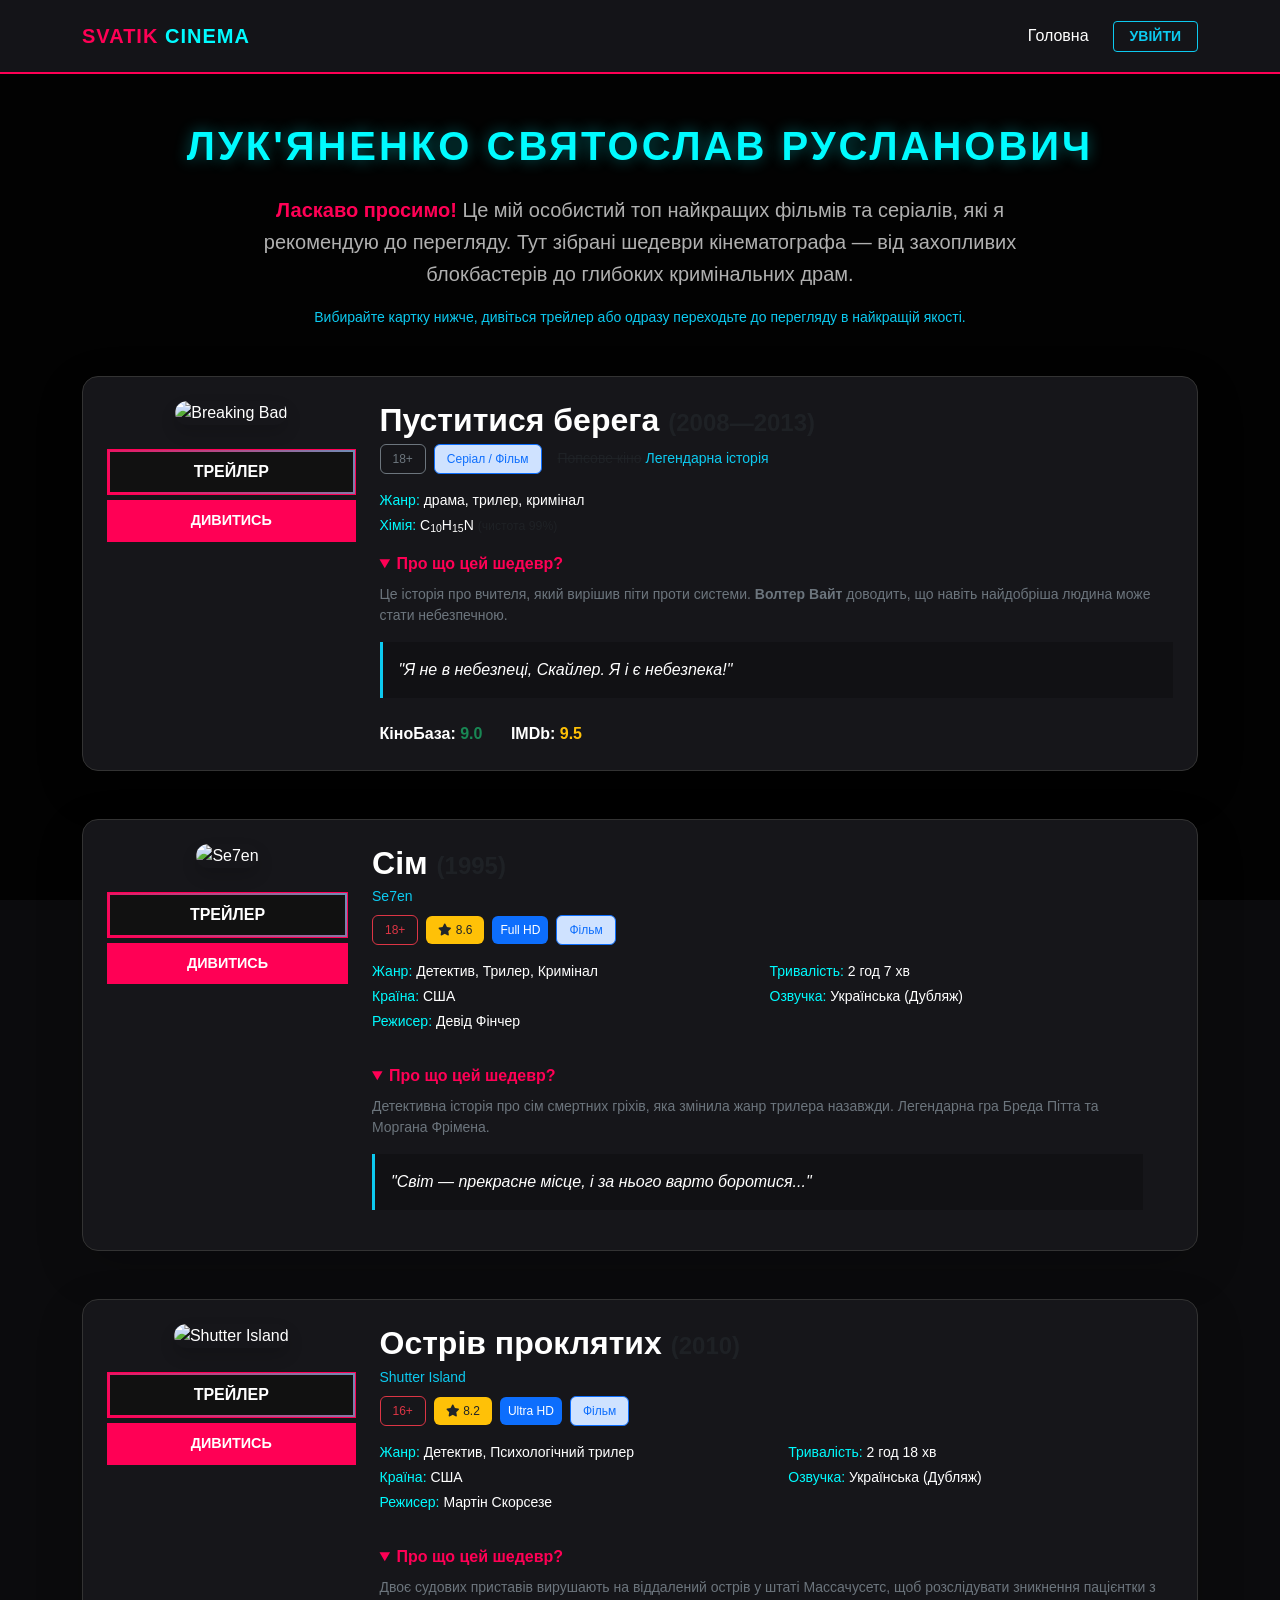
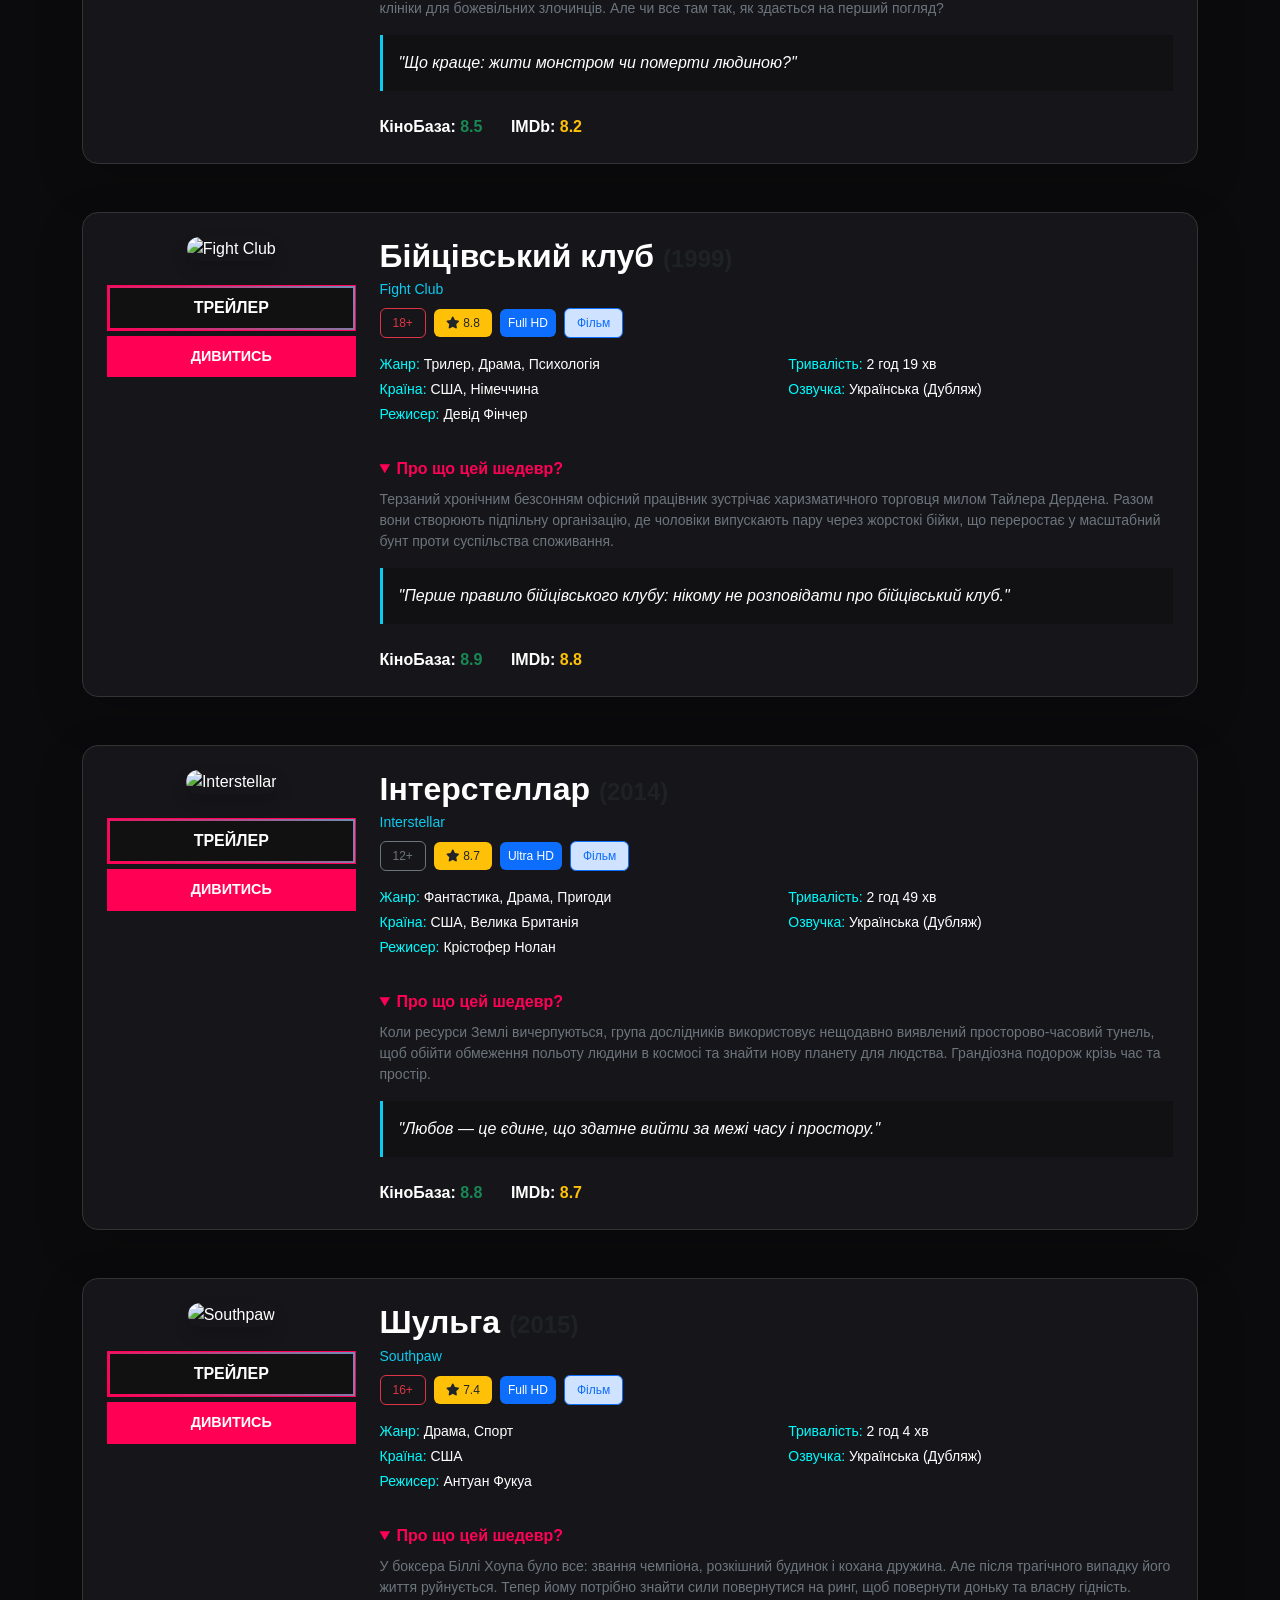
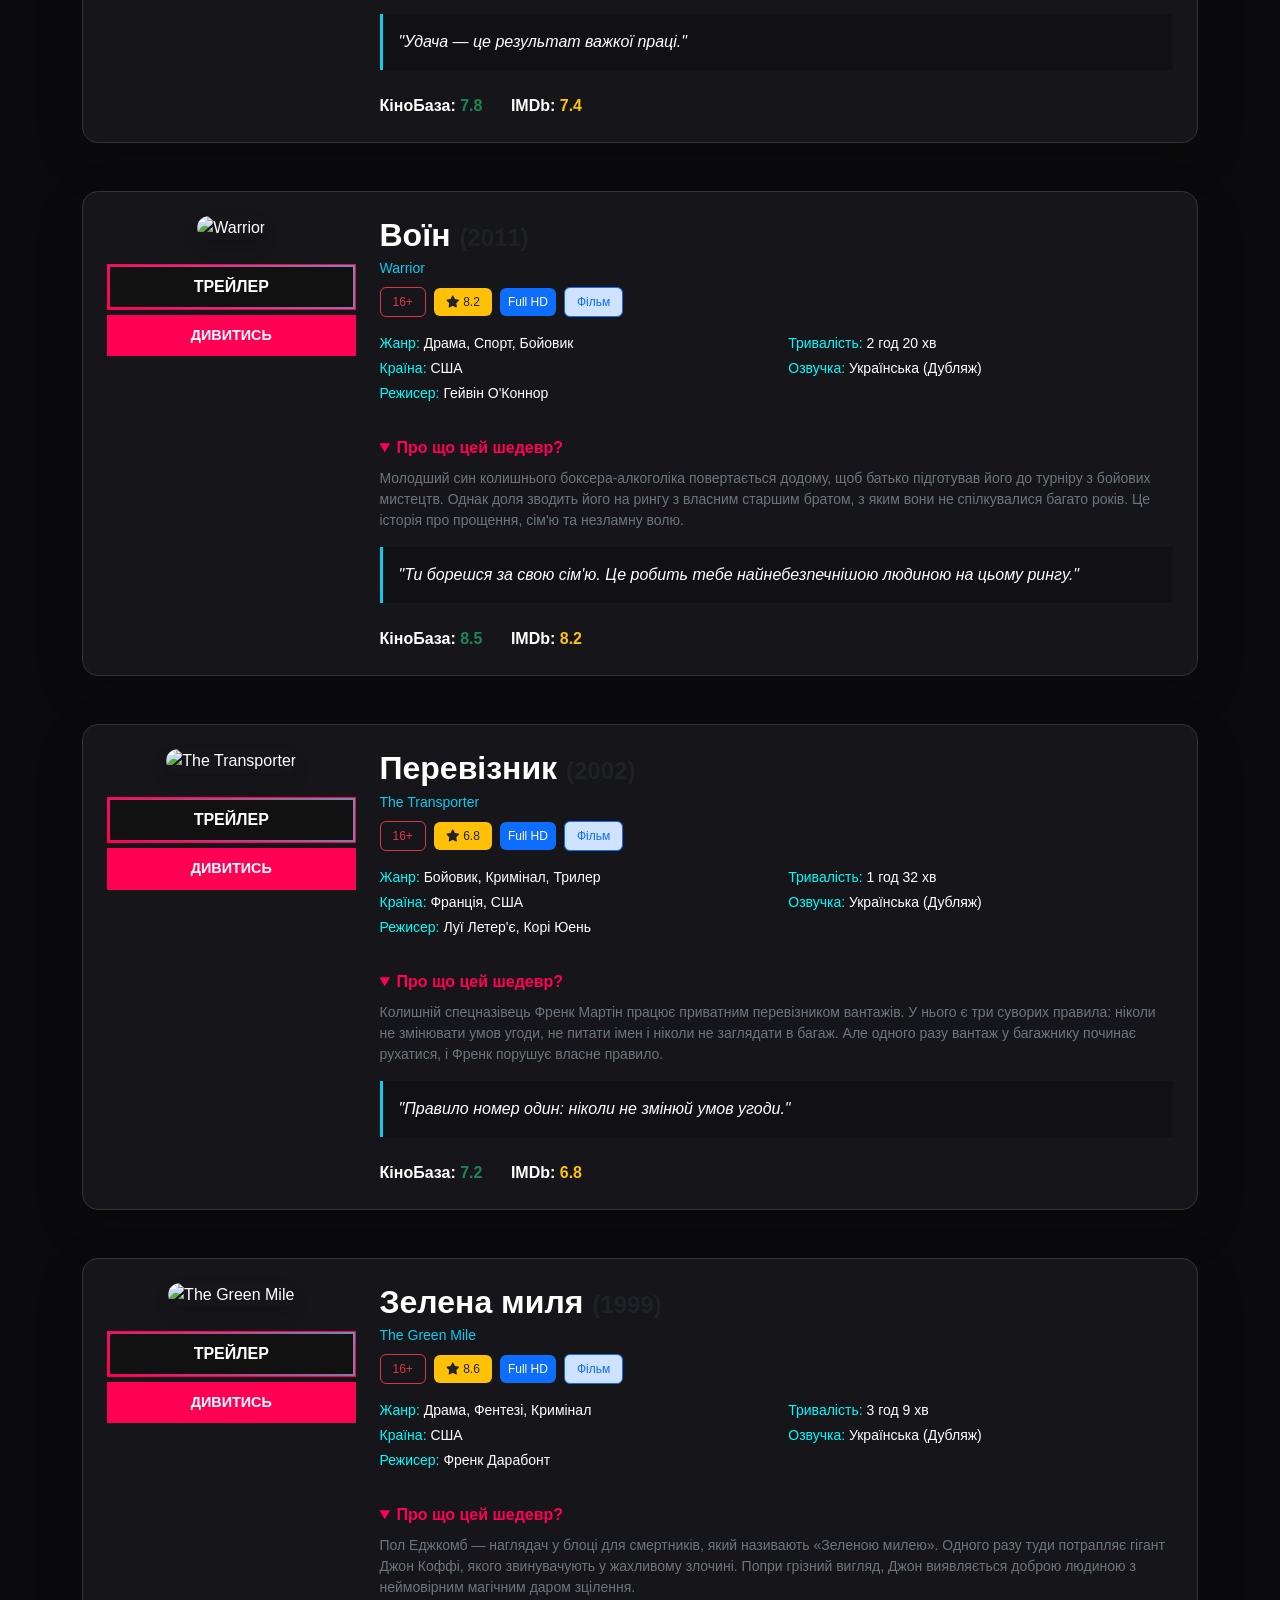
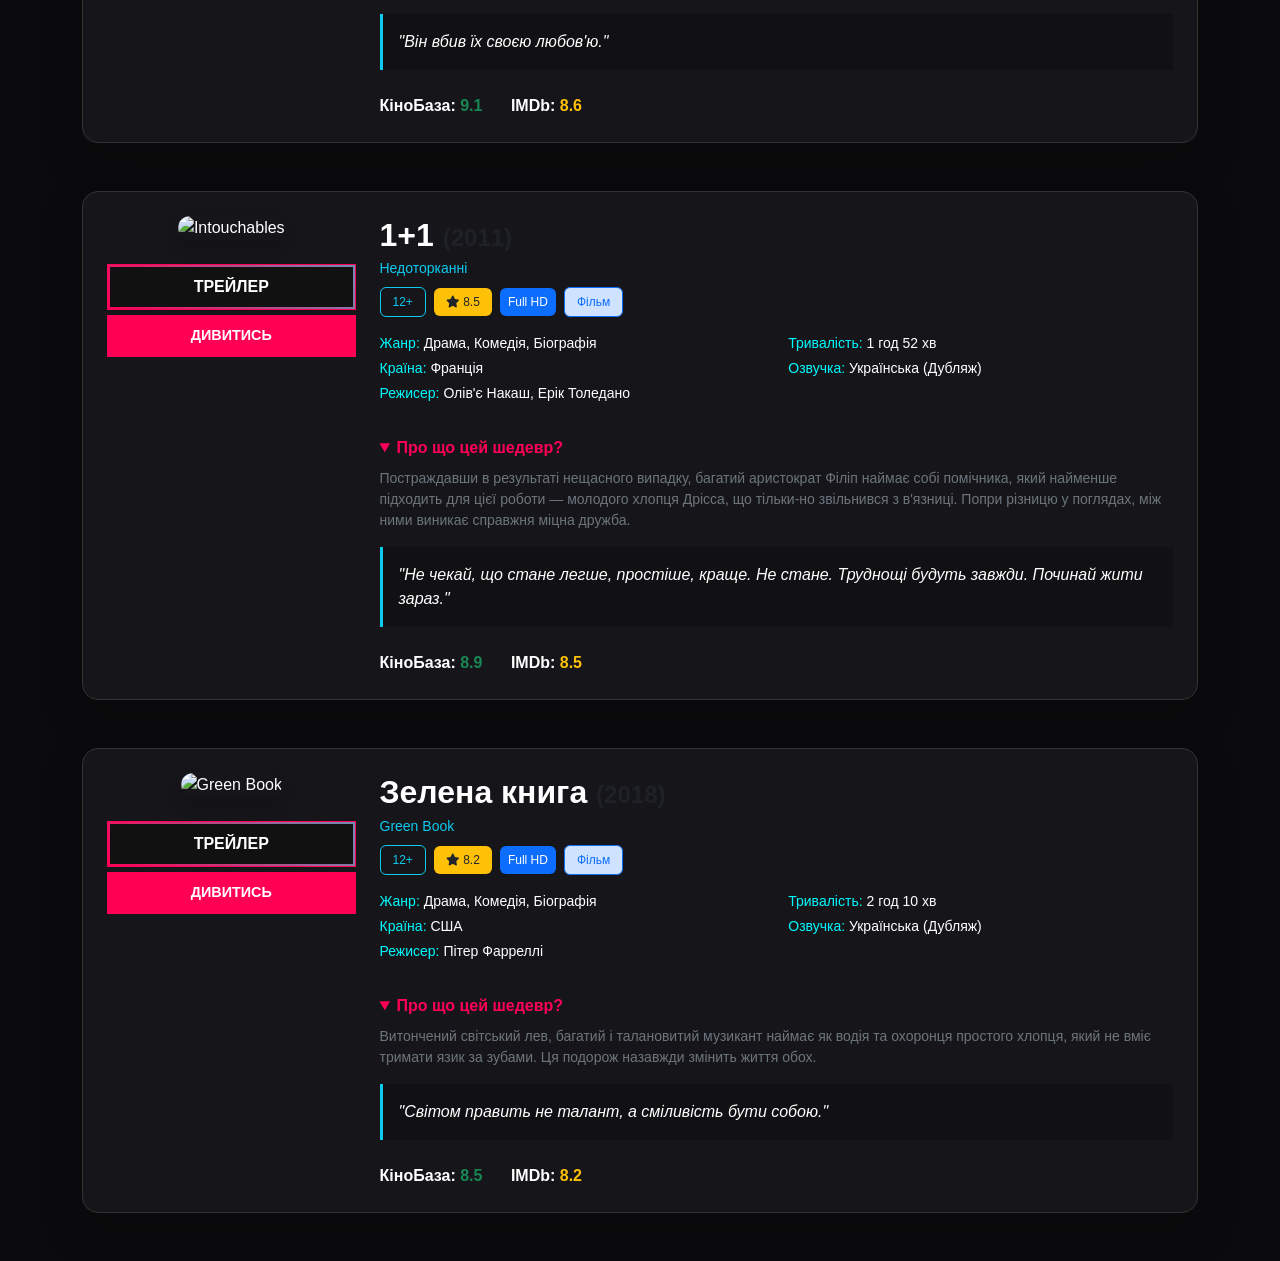
==== commit dd2de67c: "Update index.html" ====
--- a/index.html
+++ b/index.html
@@ -578,6 +578,61 @@
                 <div class="mt-4">
                     <span class="me-4"><strong>КіноБаза:</strong> <span class="text-success fw-bold">8.9</span></span>
                     <span><strong>IMDb:</strong> <span class="text-warning fw-bold">8.5</span></span>
+                </div>
+            </div>
+        </div>
+    </div>
+    <!-- Зелена книга -->
+    <div class="main-row p-4 mb-5 rounded-4 shadow-lg" style="background: #16161a; border: 1px solid #333;">
+        <div class="row">
+            <div class="col-md-3 text-center">
+                <div class="poster-box">
+                    <img src="https://uaserials.com/posters/1977.jpg" class="img-fluid rounded-4 shadow mb-3" alt="Green Book">
+                    <button type="button" class="btn-neon-trailer w-100 mt-2" data-bs-toggle="modal" data-bs-target="#trailerModal" data-video="https://www.youtube.com/embed/bIo0mkBAFEA">ТРЕЙЛЕР</button>
+                    <button type="button" class="btn-watch-now w-100" onclick="checkAuth('green_book.html')">ДИВИТИСЬ</button>
+                </div>
+            </div>
+            <div class="col-md-9 mt-3 mt-md-0">
+                <h2 class="fw-bold mb-1">Зелена книга <span class="text-muted fs-4">(2018)</span></h2>
+                <p class="text-info mb-2 small">Green Book</p>
+                
+                <div class="mb-3 d-flex align-items-center flex-wrap gap-2">
+                    <span class="badge border border-info text-info">12+</span>
+                    <span class="badge bg-warning text-dark"><i class="fas fa-star"></i> 8.2</span>
+                    <span class="badge bg-primary text-white px-2">Full HD</span>
+                    <span class="badge bg-primary-subtle text-primary border border-primary">Фільм</span>
+                </div>
+
+                <div class="row mb-3">
+                    <div class="col-sm-6">
+                        <ul class="list-unstyled small">
+                            <li class="mb-1"><span style="color: #00fbff;">Жанр:</span> Драма, Комедія, Біографія</li>
+                            <li class="mb-1"><span style="color: #00fbff;">Країна:</span> США</li>
+                            <li class="mb-1"><span style="color: #00fbff;">Режисер:</span> Пітер Фарреллі</li>
+                        </ul>
+                    </div>
+                    <div class="col-sm-6">
+                        <ul class="list-unstyled small">
+                            <li class="mb-1"><span style="color: #00fbff;">Тривалість:</span> 2 год 10 хв</li>
+                            <li class="mb-1"><span style="color: #00fbff;">Озвучка:</span> Українська (Дубляж)</li>
+                        </ul>
+                    </div>
+                </div>
+
+                <details open class="mb-3">
+                    <summary class="fw-bold mb-2" style="color: #ff0055; cursor: pointer;">Про що цей шедевр?</summary>
+                    <p class="text-secondary small">
+                        Витончений світський лев, багатий і талановитий музикант наймає як водія та охоронця простого хлопця, який не вміє тримати язик за зубами. Ця подорож назавжди змінить життя обох.
+                    </p>
+                </details>
+
+                <blockquote class="p-3 bg-black bg-opacity-25 border-start border-info border-3 italic" style="font-style: italic;">
+                    "Світом править не талант, а сміливість бути собою."
+                </blockquote>
+
+                <div class="mt-4">
+                    <span class="me-4"><strong>КіноБаза:</strong> <span class="text-success fw-bold">8.5</span></span>
+                    <span><strong>IMDb:</strong> <span class="text-warning fw-bold">8.2</span></span>
                 </div>
             </div>
         </div>
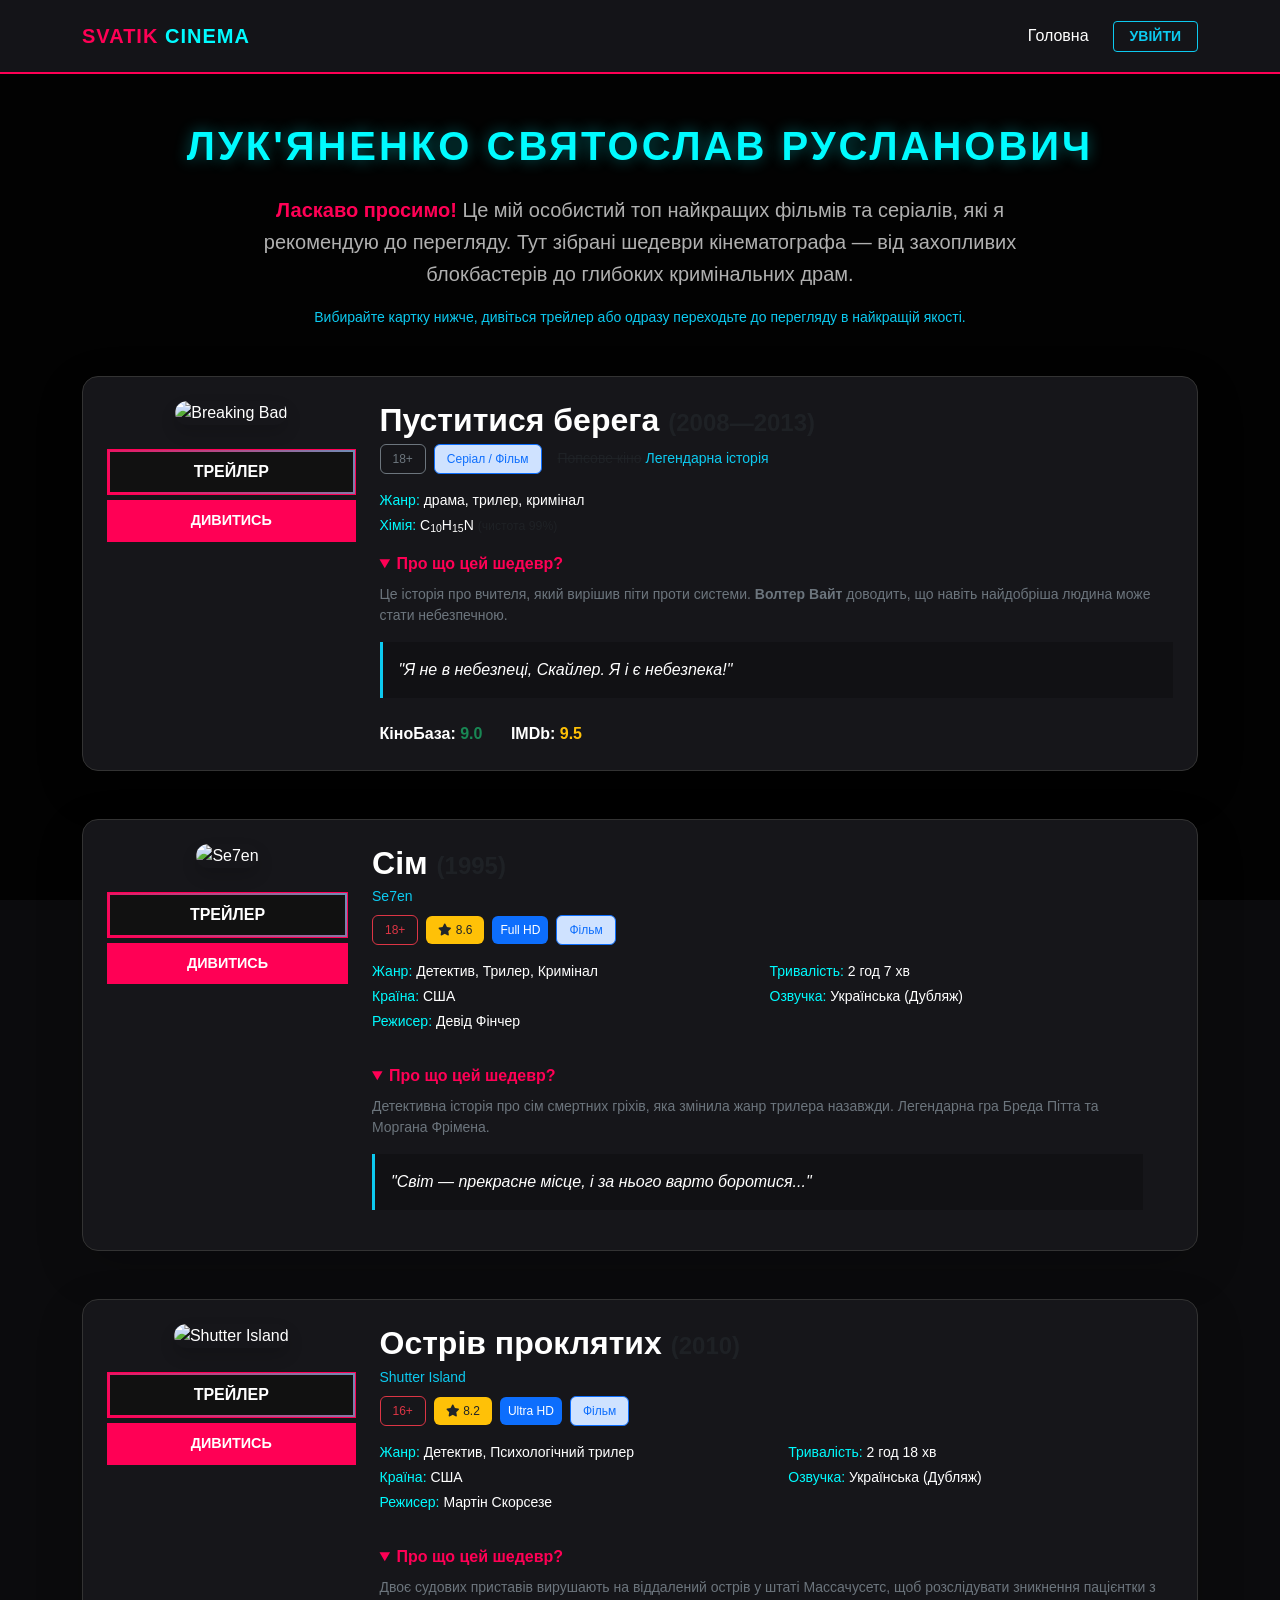
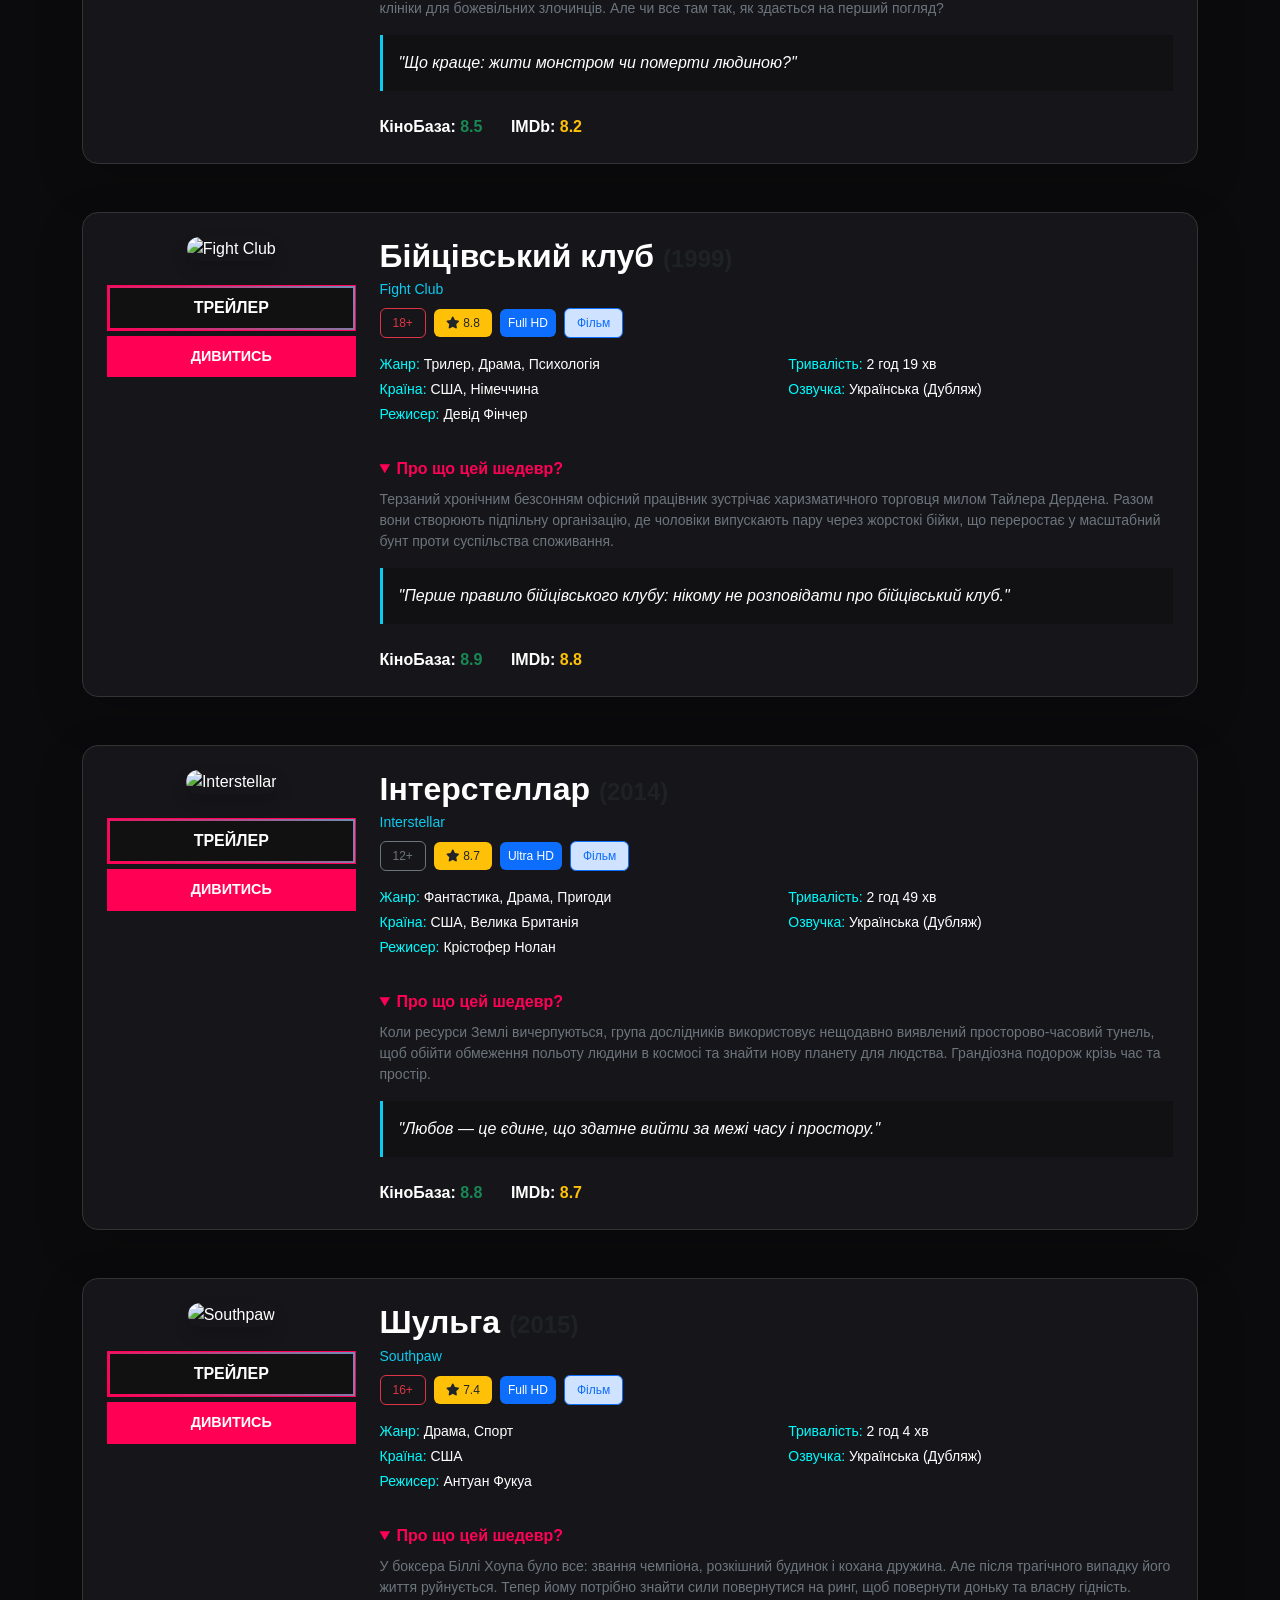
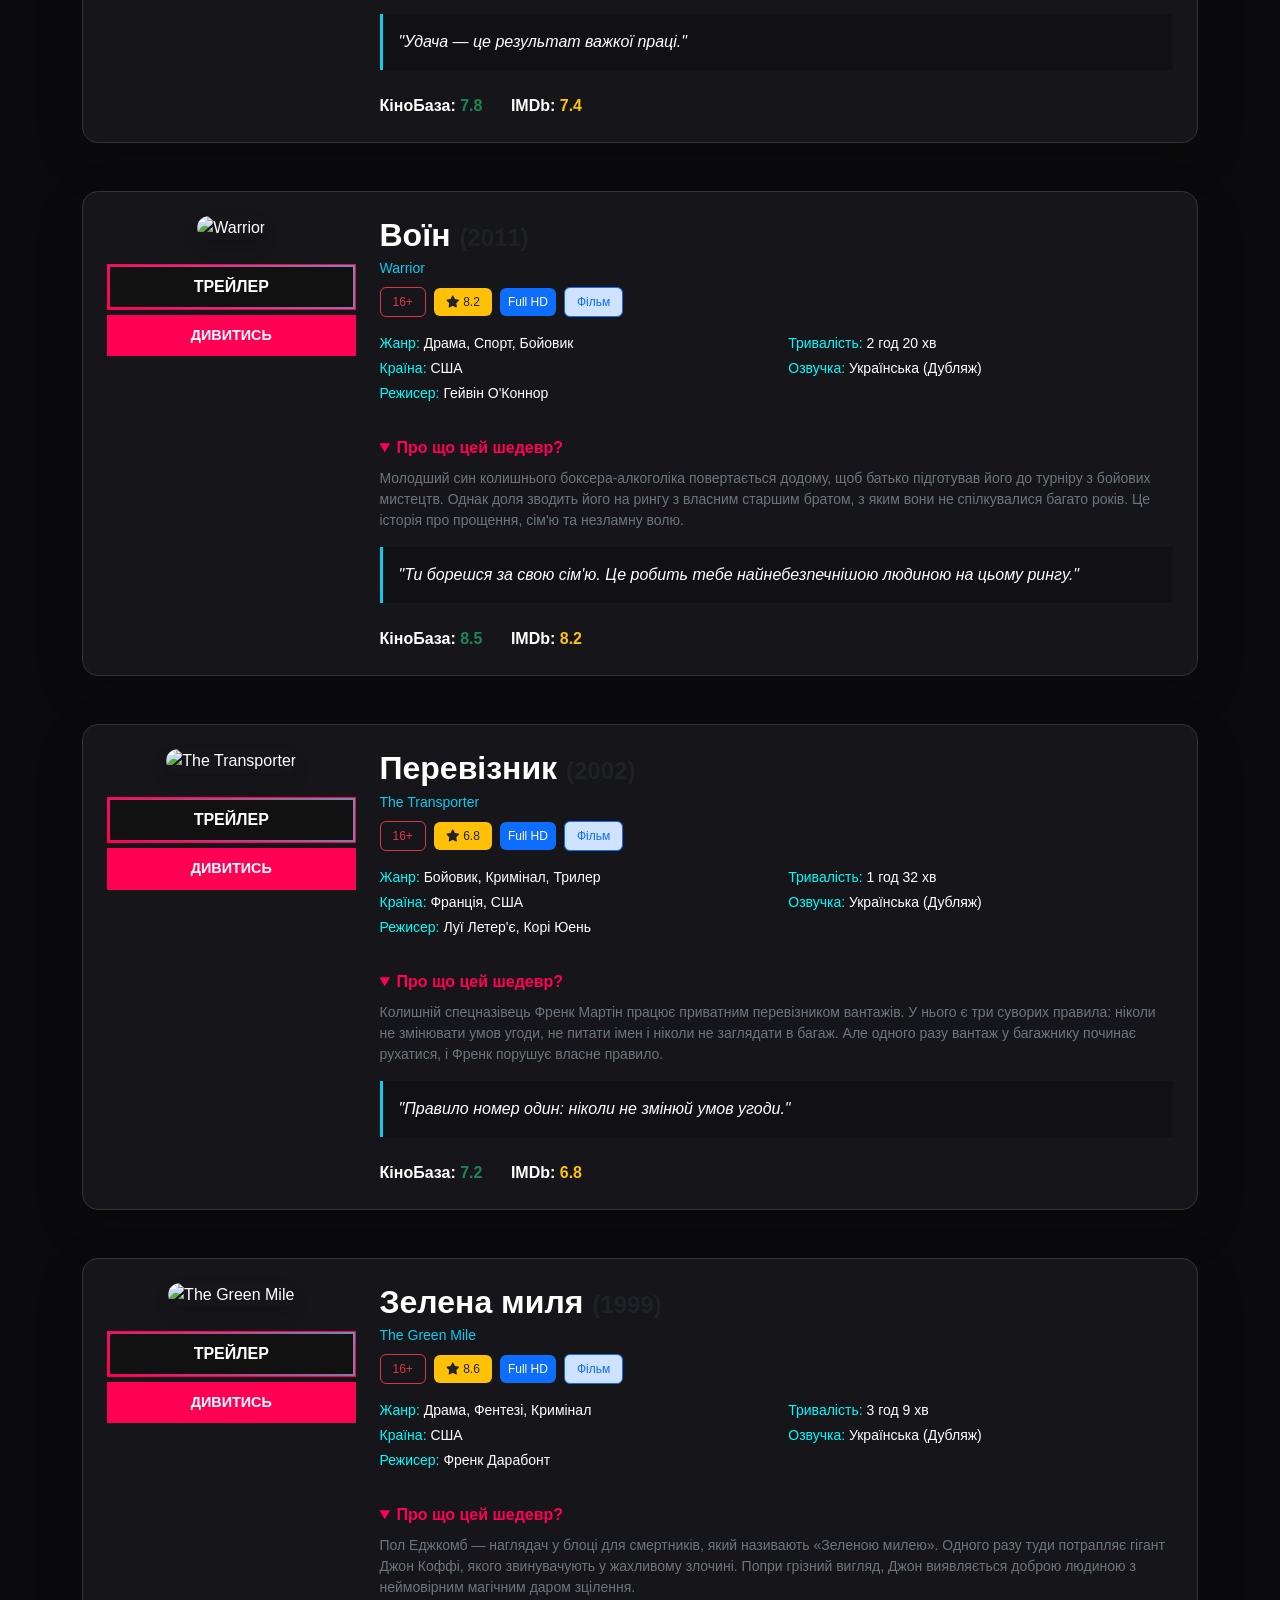
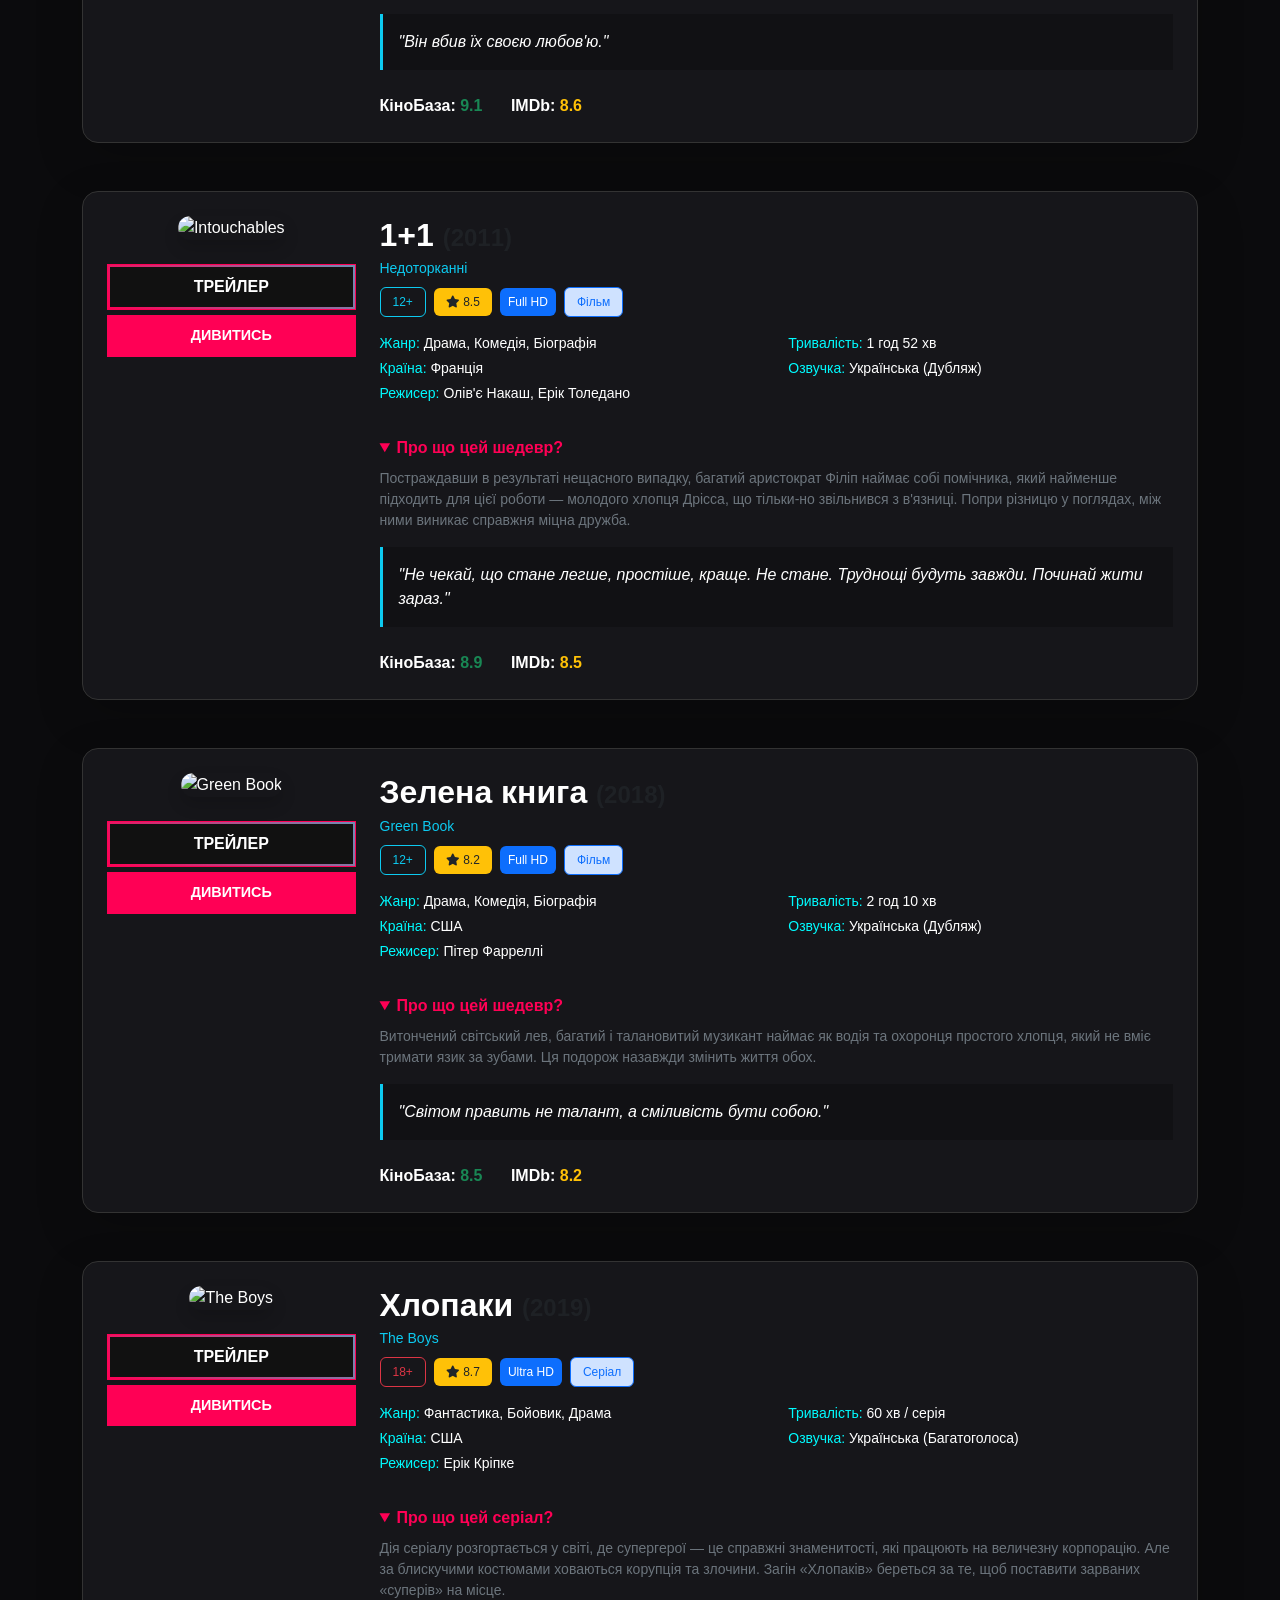
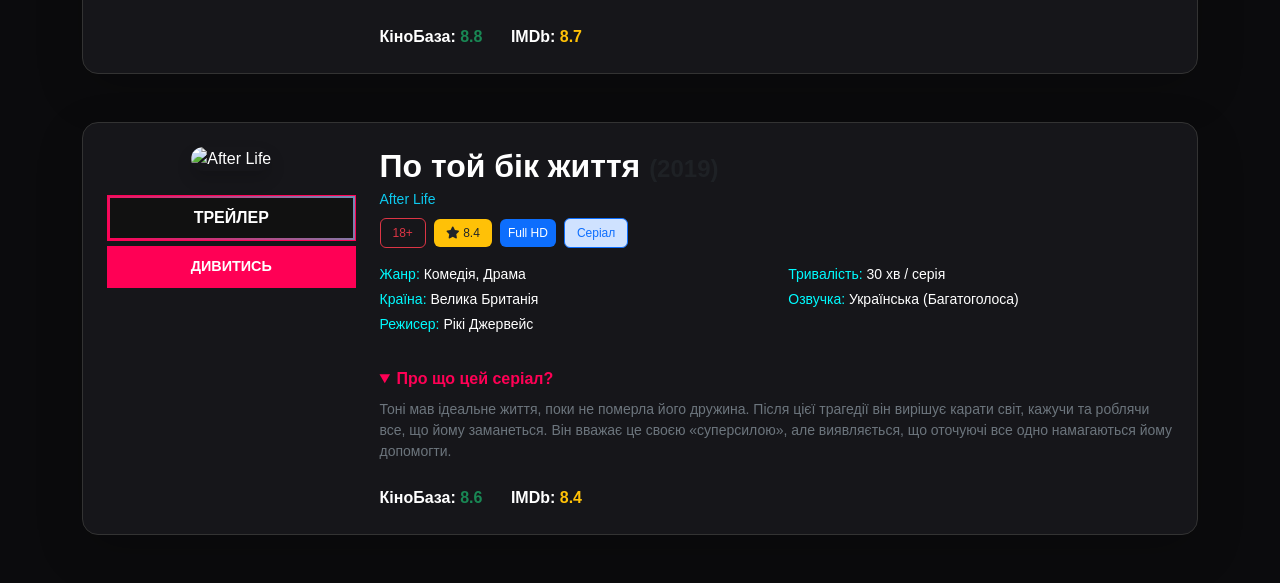
==== commit dd7e5593: "Update index.html" ====
--- a/index.html
+++ b/index.html
@@ -637,6 +637,108 @@
             </div>
         </div>
     </div>
+     <!-- КАРТКА: Хлопаки-->
+    <div class="main-row p-4 mb-5 rounded-4 shadow-lg" style="background: #16161a; border: 1px solid #333;">
+        <div class="row">
+            <div class="col-md-3 text-center">
+                <div class="poster-box">
+                    <img src="https://uaserials.com/posters/1325.jpg" class="img-fluid rounded-4 shadow mb-3" alt="The Boys">
+                    <button type="button" class="btn-neon-trailer w-100 mt-2" data-bs-toggle="modal" data-bs-target="#trailerModal" data-video="https://www.youtube.com/embed/bZH6CtMvE7s">ТРЕЙЛЕР</button>
+                    <button type="button" class="btn-watch-now w-100" onclick="checkAuth('the_boys.html')">ДИВИТИСЬ</button>
+                </div>
+            </div>
+            <div class="col-md-9 mt-3 mt-md-0">
+                <h2 class="fw-bold mb-1">Хлопаки <span class="text-muted fs-4">(2019)</span></h2>
+                <p class="text-info mb-2 small">The Boys</p>
+                
+                <div class="mb-3 d-flex align-items-center flex-wrap gap-2">
+                    <span class="badge border border-danger text-danger">18+</span>
+                    <span class="badge bg-warning text-dark"><i class="fas fa-star"></i> 8.7</span>
+                    <span class="badge bg-primary text-white px-2">Ultra HD</span>
+                    <span class="badge bg-primary-subtle text-primary border border-primary">Серіал</span>
+                </div>
+
+                <div class="row mb-3">
+                    <div class="col-sm-6">
+                        <ul class="list-unstyled small">
+                            <li class="mb-1"><span style="color: #00fbff;">Жанр:</span> Фантастика, Бойовик, Драма</li>
+                            <li class="mb-1"><span style="color: #00fbff;">Країна:</span> США</li>
+                            <li class="mb-1"><span style="color: #00fbff;">Режисер:</span> Ерік Кріпке</li>
+                        </ul>
+                    </div>
+                    <div class="col-sm-6">
+                        <ul class="list-unstyled small">
+                            <li class="mb-1"><span style="color: #00fbff;">Тривалість:</span> 60 хв / серія</li>
+                            <li class="mb-1"><span style="color: #00fbff;">Озвучка:</span> Українська (Багатоголоса)</li>
+                        </ul>
+                    </div>
+                </div>
+
+                <details open class="mb-3">
+                    <summary class="fw-bold mb-2" style="color: #ff0055; cursor: pointer;">Про що цей серіал?</summary>
+                    <p class="text-secondary small">
+                        Дія серіалу розгортається у світі, де супергерої — це справжні знаменитості, які працюють на величезну корпорацію. Але за блискучими костюмами ховаються корупція та злочини. Загін «Хлопаків» береться за те, щоб поставити зарваних «суперів» на місце.
+                    </p>
+                </details>
+
+                <div class="mt-4">
+                    <span class="me-4"><strong>КіноБаза:</strong> <span class="text-success fw-bold">8.8</span></span>
+                    <span><strong>IMDb:</strong> <span class="text-warning fw-bold">8.7</span></span>
+                </div>
+            </div>
+        </div>
+    </div>
+    <!-- КАРТКА: По той бік життя -->
+    <div class="main-row p-4 mb-5 rounded-4 shadow-lg" style="background: #16161a; border: 1px solid #333;">
+        <div class="row">
+            <div class="col-md-3 text-center">
+                <div class="poster-box">
+                    <img src="https://uaserials.my/posters/1430.webp" class="img-fluid rounded-4 shadow mb-3" alt="After Life">
+                    <button type="button" class="btn-neon-trailer w-100 mt-2" data-bs-toggle="modal" data-bs-target="#trailerModal" data-video="https://www.youtube.com/embed/y4BCG4wPQG4">ТРЕЙЛЕР</button>
+                    <button type="button" class="btn-watch-now w-100" onclick="checkAuth('after_life.html')">ДИВИТИСЬ</button>
+                </div>
+            </div>
+            <div class="col-md-9 mt-3 mt-md-0">
+                <h2 class="fw-bold mb-1">По той бік життя <span class="text-muted fs-4">(2019)</span></h2>
+                <p class="text-info mb-2 small">After Life</p>
+                
+                <div class="mb-3 d-flex align-items-center flex-wrap gap-2">
+                    <span class="badge border border-danger text-danger">18+</span>
+                    <span class="badge bg-warning text-dark"><i class="fas fa-star"></i> 8.4</span>
+                    <span class="badge bg-primary text-white px-2">Full HD</span>
+                    <span class="badge bg-primary-subtle text-primary border border-primary">Серіал</span>
+                </div>
+
+                <div class="row mb-3">
+                    <div class="col-sm-6">
+                        <ul class="list-unstyled small">
+                            <li class="mb-1"><span style="color: #00fbff;">Жанр:</span> Комедія, Драма</li>
+                            <li class="mb-1"><span style="color: #00fbff;">Країна:</span> Велика Британія</li>
+                            <li class="mb-1"><span style="color: #00fbff;">Режисер:</span> Рікі Джервейс</li>
+                        </ul>
+                    </div>
+                    <div class="col-sm-6">
+                        <ul class="list-unstyled small">
+                            <li class="mb-1"><span style="color: #00fbff;">Тривалість:</span> 30 хв / серія</li>
+                            <li class="mb-1"><span style="color: #00fbff;">Озвучка:</span> Українська (Багатоголоса)</li>
+                        </ul>
+                    </div>
+                </div>
+
+                <details open class="mb-3">
+                    <summary class="fw-bold mb-2" style="color: #ff0055; cursor: pointer;">Про що цей серіал?</summary>
+                    <p class="text-secondary small">
+                        Тоні мав ідеальне життя, поки не померла його дружина. Після цієї трагедії він вирішує карати світ, кажучи та роблячи все, що йому заманеться. Він вважає це своєю «суперсилою», але виявляється, що оточуючі все одно намагаються йому допомогти.
+                    </p>
+                </details>
+
+                <div class="mt-4">
+                    <span class="me-4"><strong>КіноБаза:</strong> <span class="text-success fw-bold">8.6</span></span>
+                    <span><strong>IMDb:</strong> <span class="text-warning fw-bold">8.4</span></span>
+                </div>
+            </div>
+        </div>
+    </div>
 </div>
 <!-- МОДАЛЬНІ ВІКНА -->
 <div class="modal fade" id="trailerModal" tabindex="-1" aria-hidden="true">
@@ -686,7 +788,7 @@
             </div>
         </div>
     </div>
-</div>
+   
 
 <script src="https://cdn.jsdelivr.net/npm/bootstrap@5.3.0/dist/js/bootstrap.bundle.min.js"></script>
 
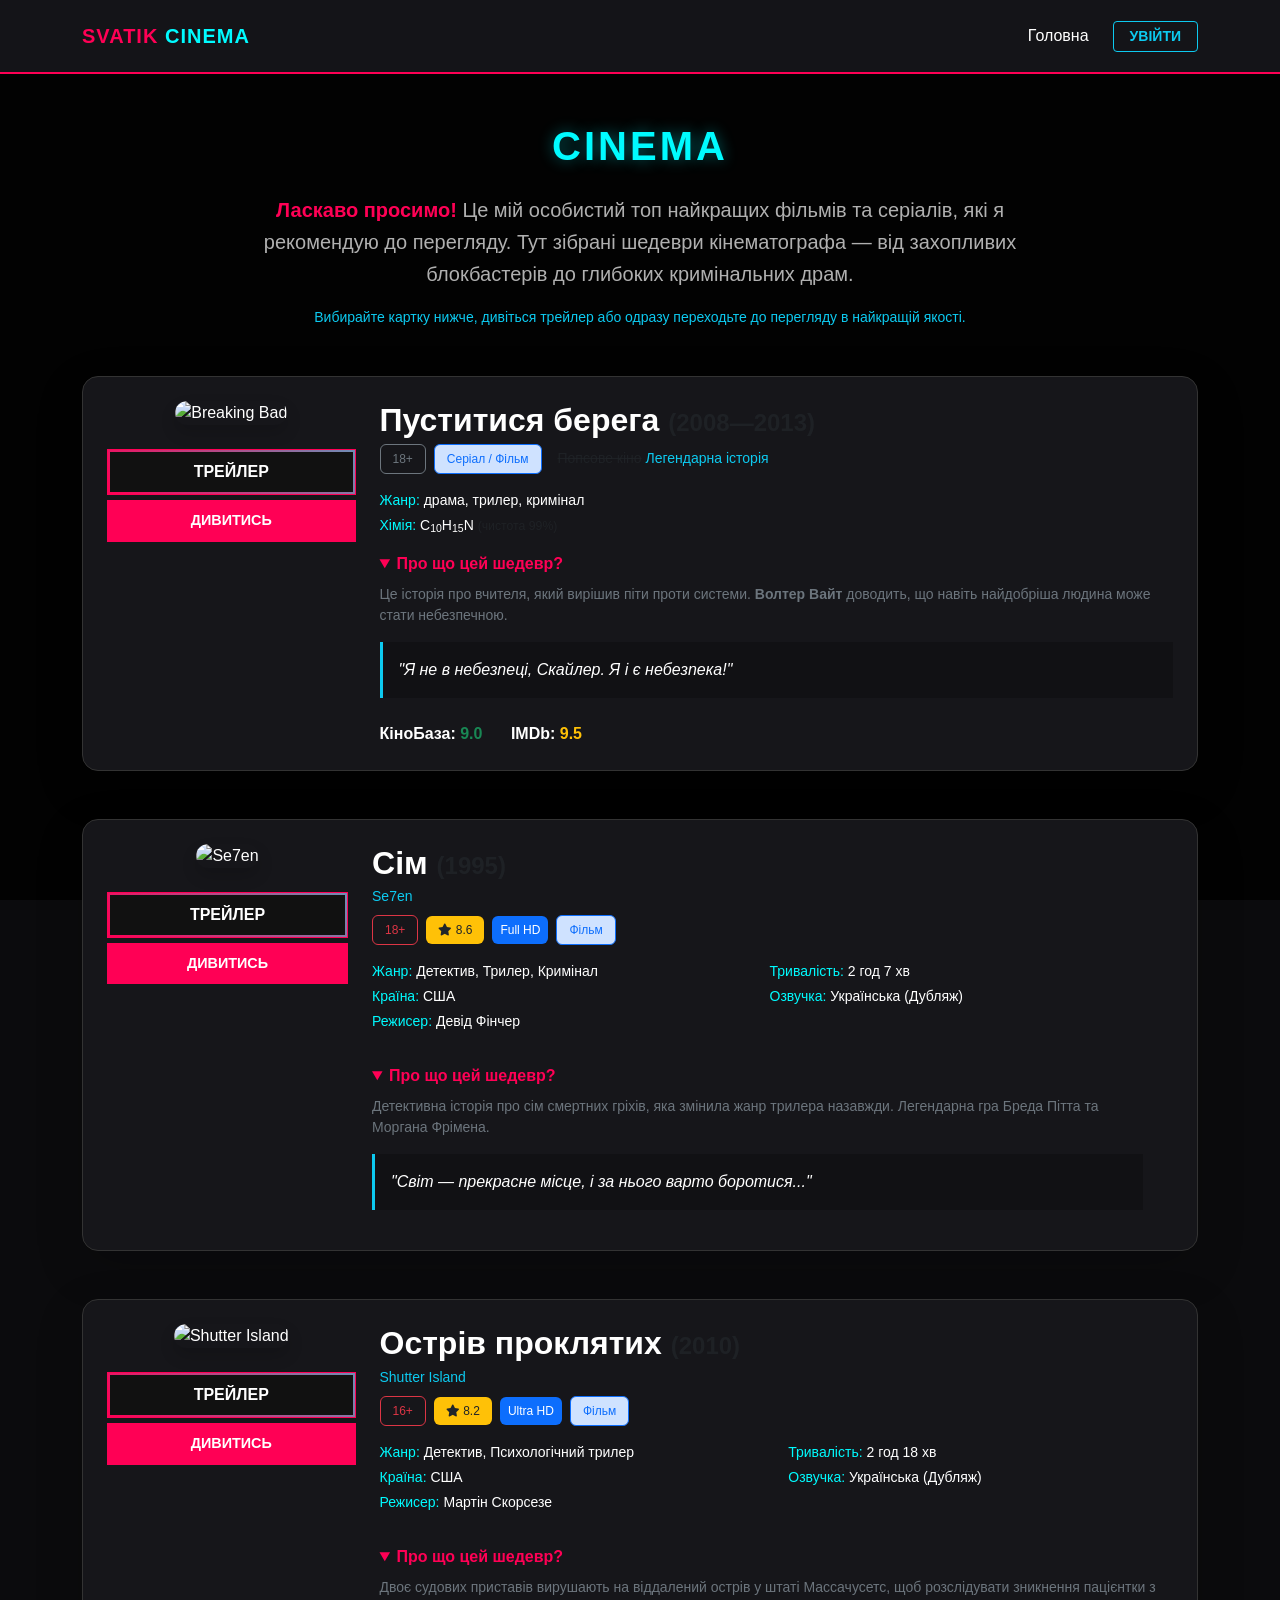
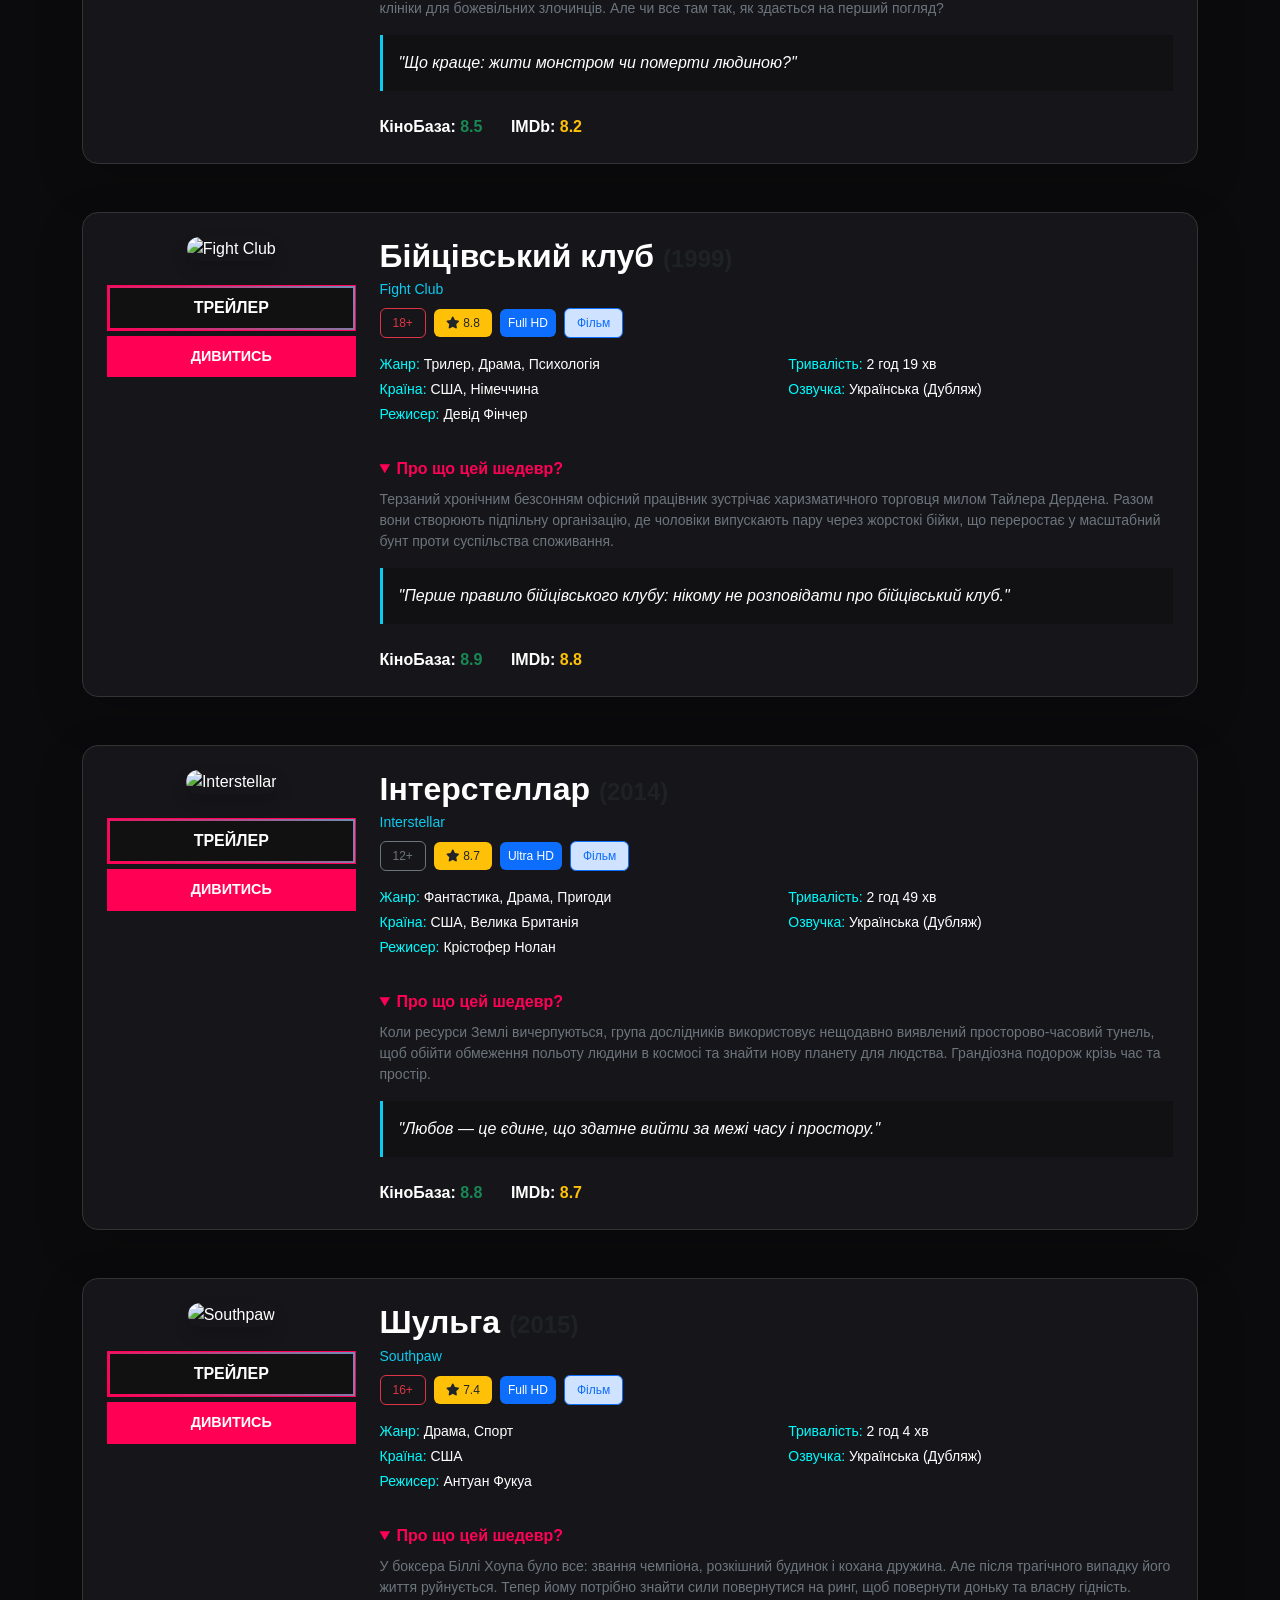
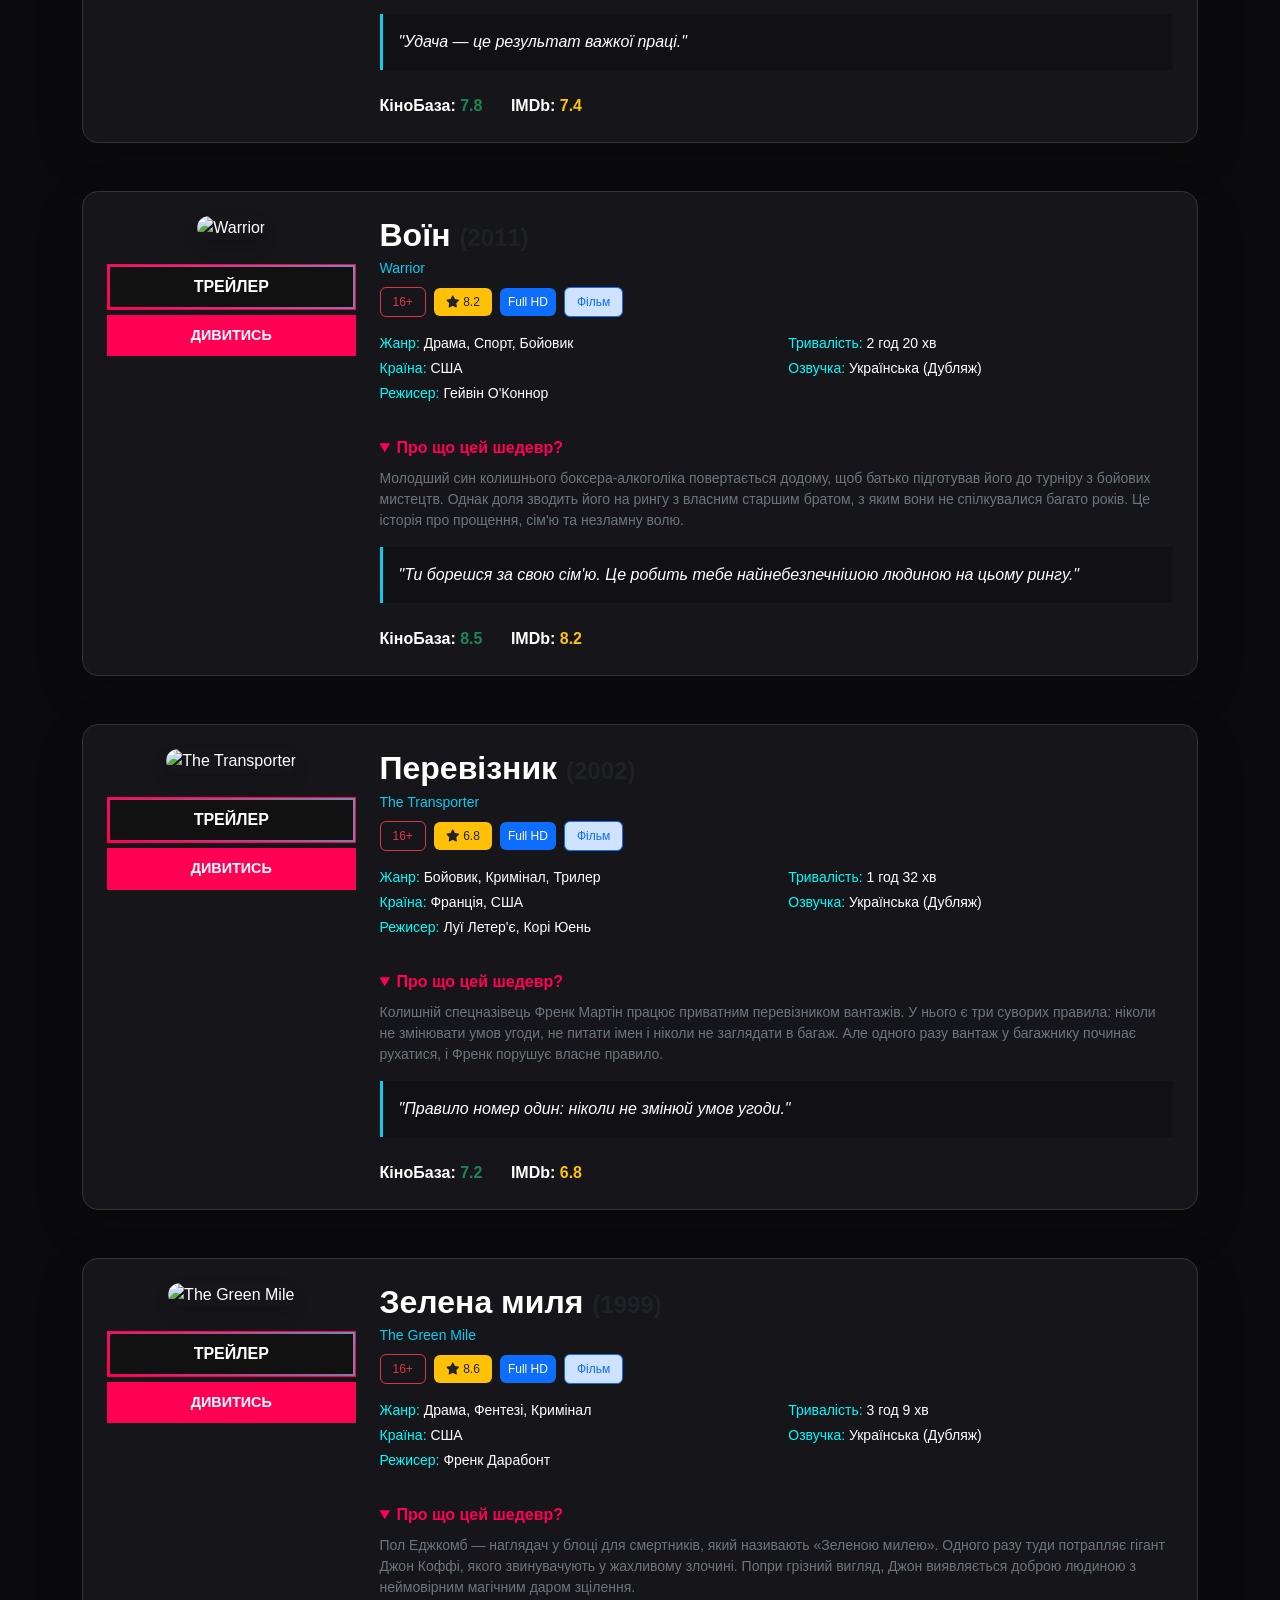
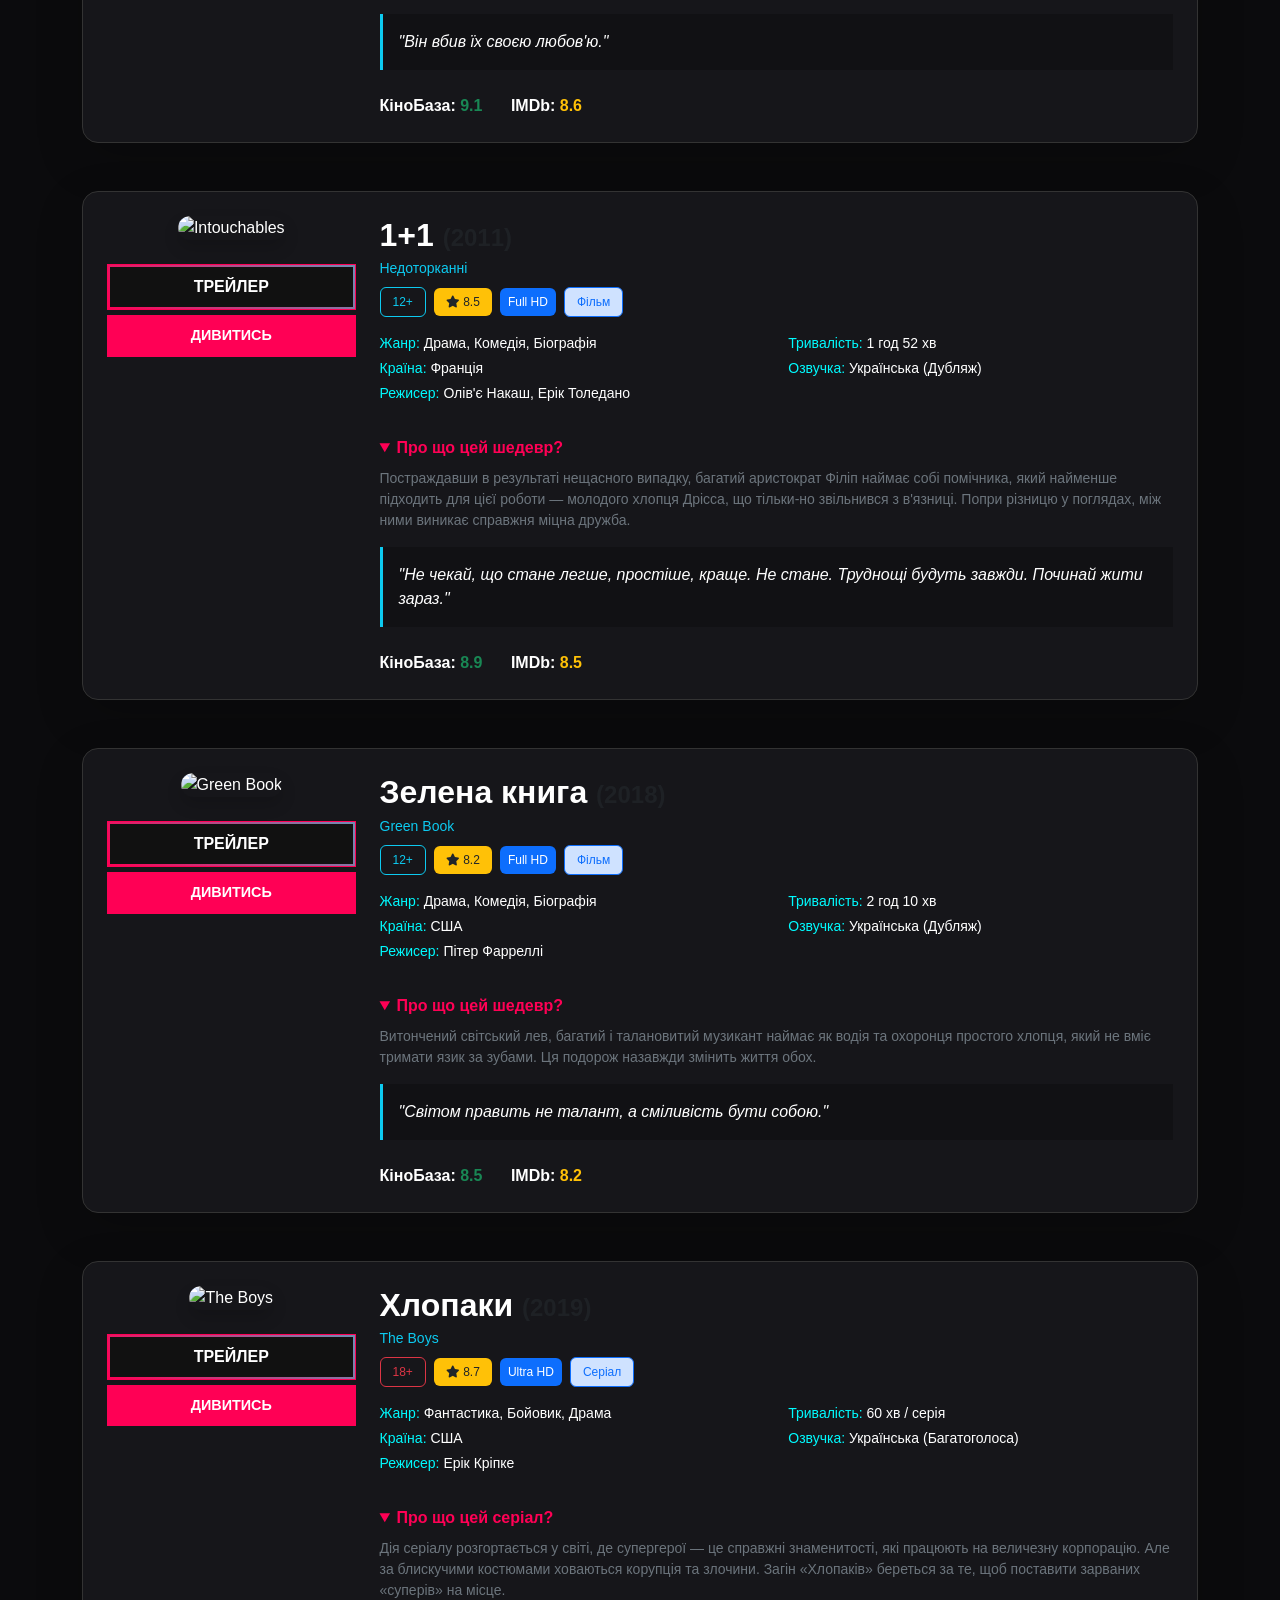
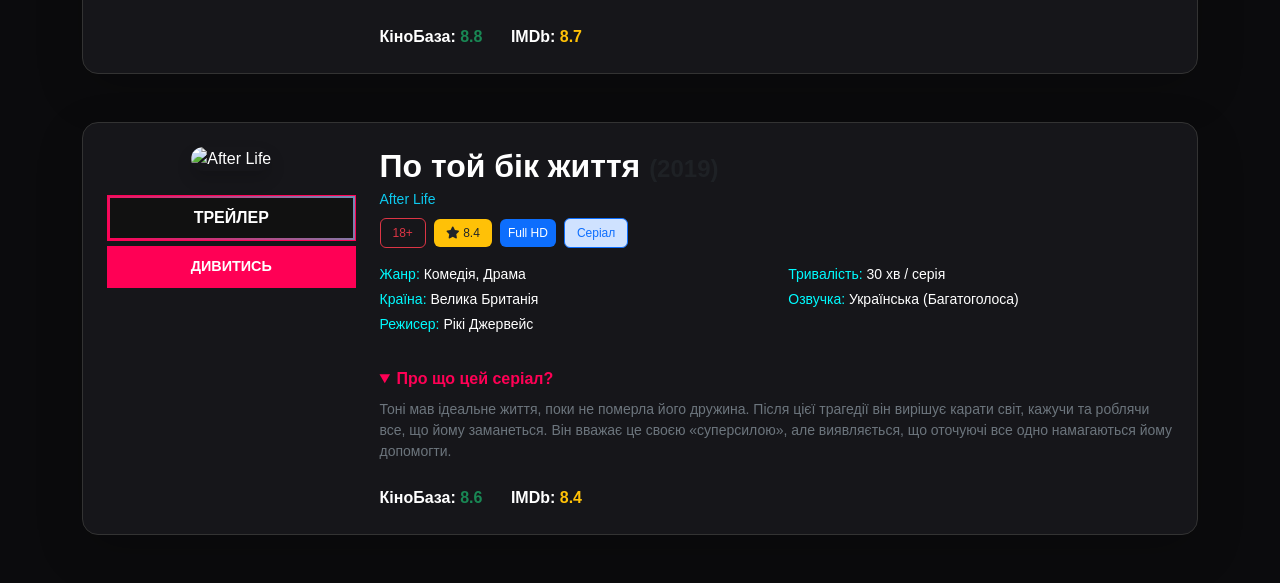
==== commit 952f60bf: "Update index.html" ====
--- a/index.html
+++ b/index.html
@@ -6,7 +6,6 @@
     <title>SVATIK CINEMA - Топ фільмів та серіалів</title>
     <link rel="icon" type="image/x-icon" href="https://cdn-icons-png.flaticon.com/512/705/705062.png">
     
-    <!-- Bootstrap та Іконки -->
     <link href="https://cdn.jsdelivr.net/npm/bootstrap@5.3.0/dist/css/bootstrap.min.css" rel="stylesheet">
     <link rel="stylesheet" href="https://cdnjs.cloudflare.com/ajax/libs/font-awesome/6.4.0/css/all.min.css">
     <link rel="stylesheet" href="style.css">
@@ -27,10 +26,8 @@
 
 <header class="container mt-5 text-center">
     <h1 style="color: #00fbff; font-weight: 900; text-transform: uppercase; letter-spacing: 3px; text-shadow: 0 0 15px rgba(0,251,255,0.4);">
-        Лук'яненко Святослав Русланович
-    </h1>
+        Cinema</h1>
     
-    <!-- Твій оригінальний опис сайту -->
     <div class="mt-4 mx-auto" style="max-width: 800px; color: #b0b0b0; line-height: 1.6;">
         <p class="fs-5">
             <span style="color: #ff0055; font-weight: bold;">Ласкаво просимо!</span> Це мій особистий топ найкращих фільмів та серіалів, які я рекомендую до перегляду. Тут зібрані шедеври кінематографа — від захопливих блокбастерів до глибоких кримінальних драм.
